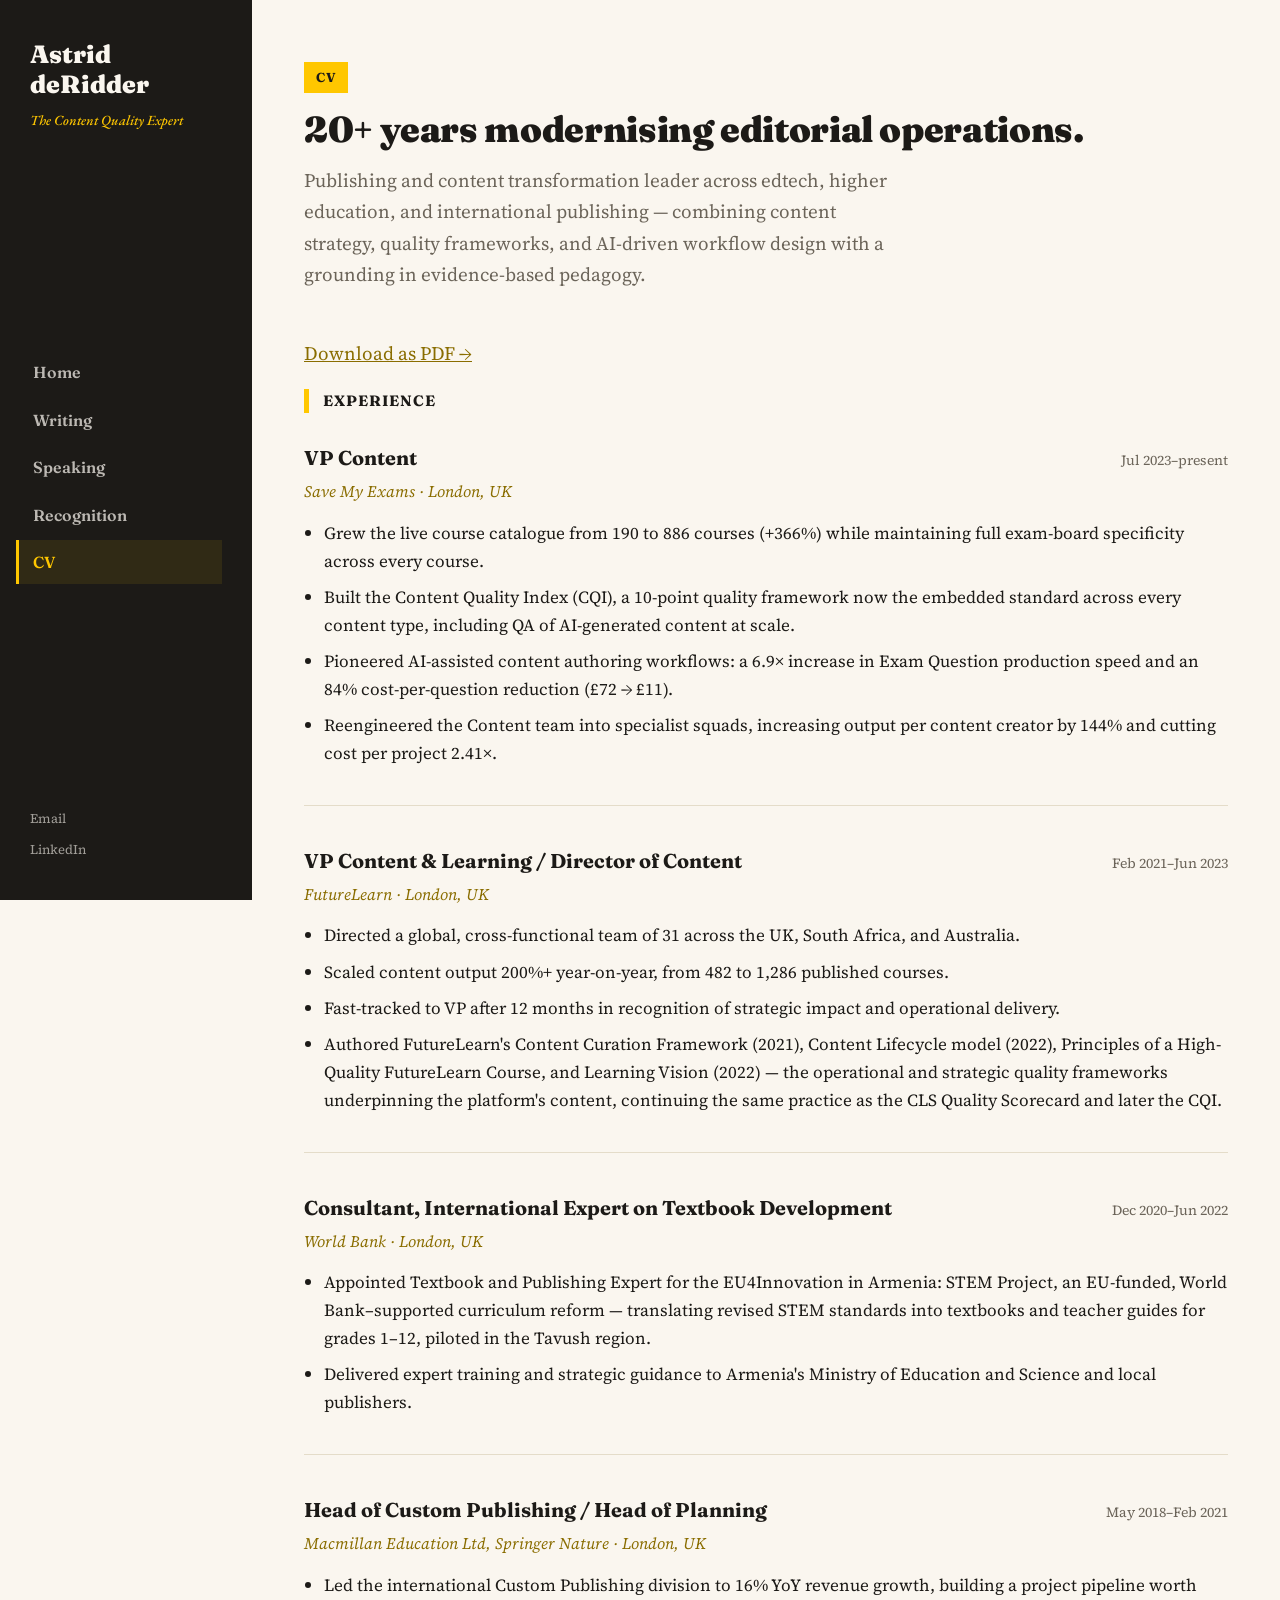
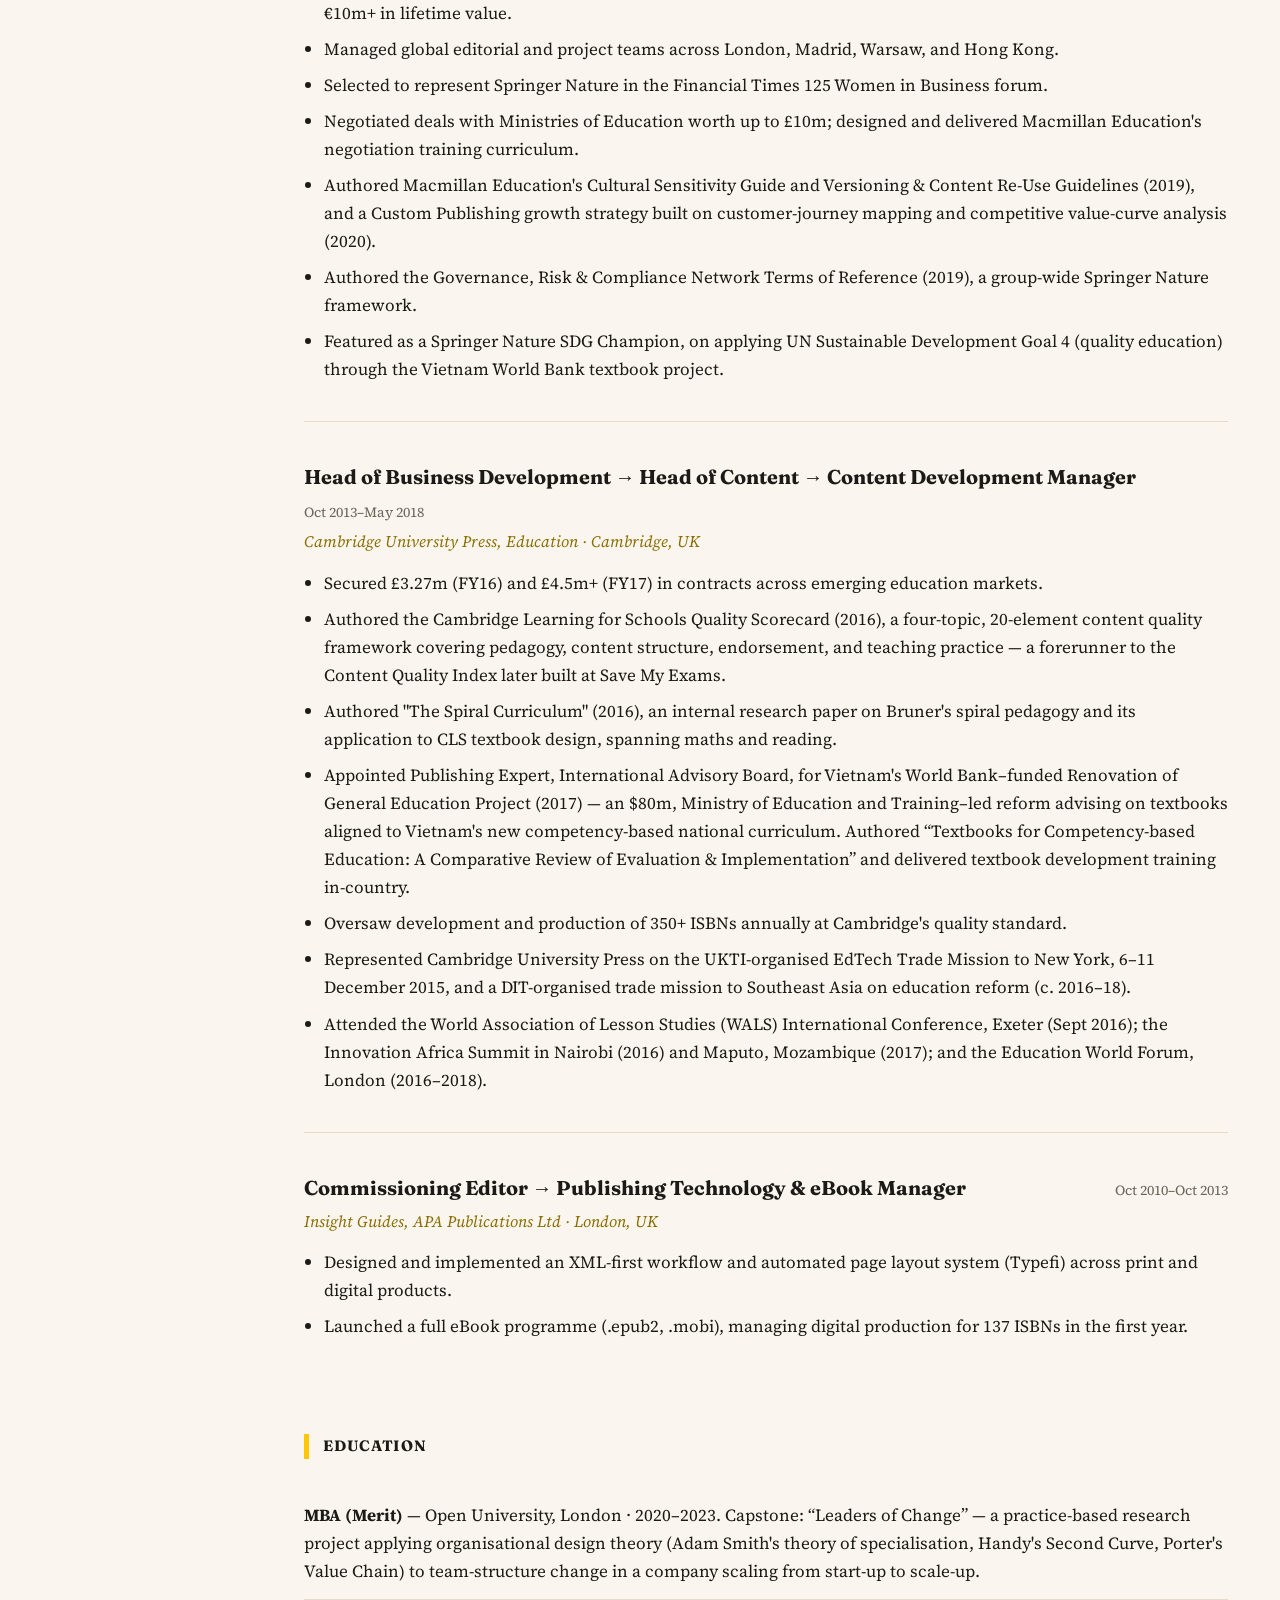
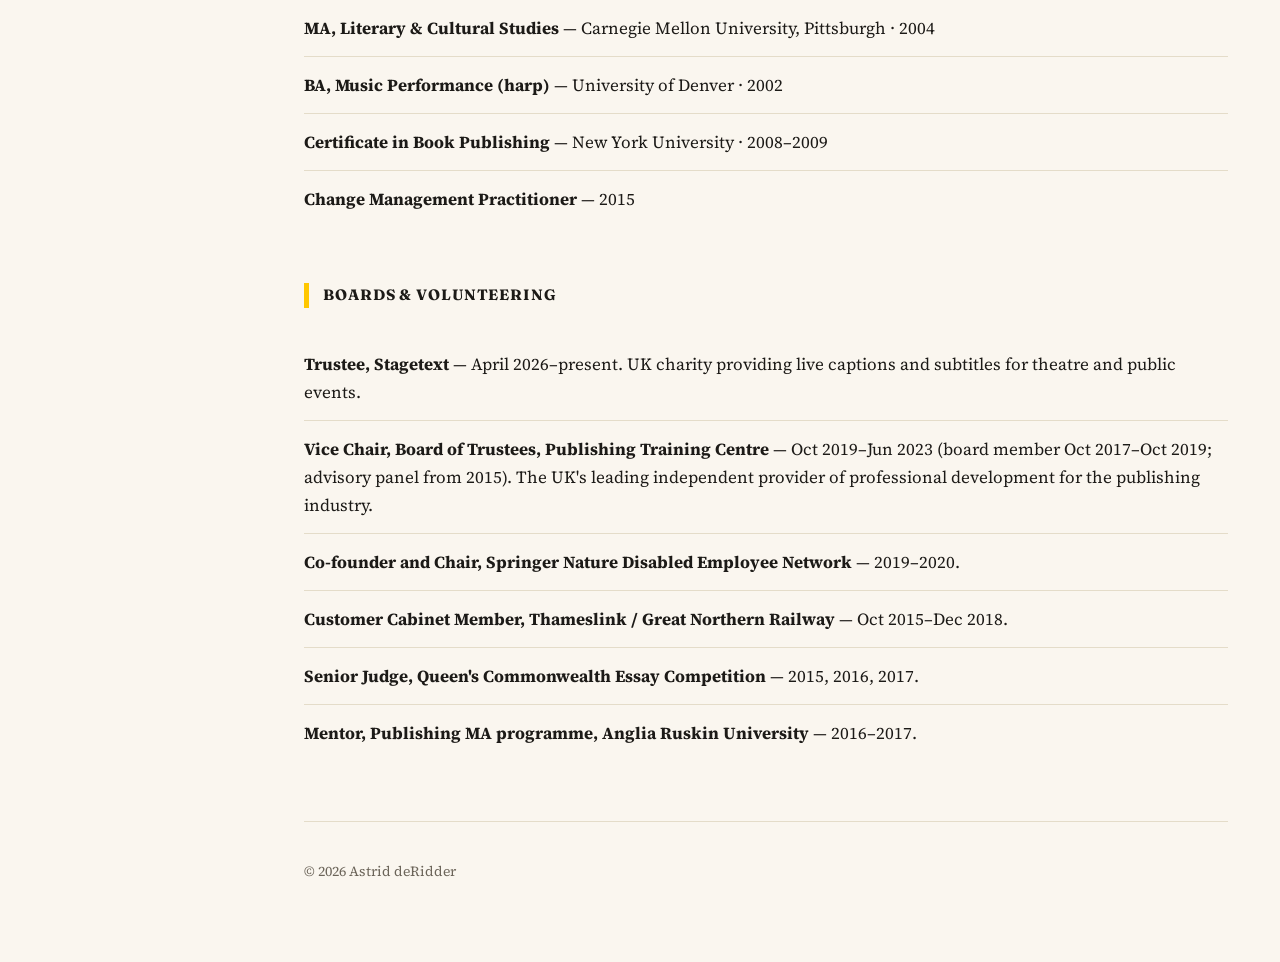
==== cv.html @ 956d02fc "Add precise dates and name to NYC EdTech Trade Mission" ====
<!doctype html>
<html lang="en">
<head>
<meta charset="utf-8">
<meta name="viewport" content="width=device-width, initial-scale=1">
<title>Astrid deRidder — CV</title>
<meta name="description" content="Astrid deRidder — career history in publishing and content transformation across edtech, higher education, and international publishing.">
<meta property="og:type" content="website">
<meta property="og:url" content="https://astridderidder.com/cv.html">
<meta property="og:title" content="Astrid deRidder — CV">
<meta property="og:description" content="Career history in publishing and content transformation across edtech, higher education, and international publishing.">
<meta property="og:image" content="https://astridderidder.com/headshot.jpg">
<meta name="twitter:card" content="summary">
<meta name="twitter:title" content="Astrid deRidder — CV">
<meta name="twitter:description" content="Career history in publishing and content transformation across edtech, higher education, and international publishing.">
<meta name="twitter:image" content="https://astridderidder.com/headshot.jpg">
<link rel="stylesheet" href="style.css">
</head>
<body>

<div class="layout">

  <aside class="sidebar">
    <div class="sidebar-top">
      <a href="index.html" class="site-name">Astrid<br>deRidder</a>
      <p class="sidebar-tag">The Content Quality Expert</p>
    </div>
    <nav class="sidebar-nav">
      <a href="index.html">Home</a>
      <a href="writing.html">Writing</a>
      <a href="speaking.html">Speaking</a>
      <a href="recognition.html">Recognition</a>
      <a href="cv.html" class="active">CV</a>
    </nav>
    <div class="sidebar-contact">
      <a href="mailto:astrid.deridder@gmail.com">Email</a>
      <a href="https://www.linkedin.com/in/aderidder/" target="_blank" rel="noopener">LinkedIn</a>
    </div>
  </aside>

  <main class="content">
    <div class="wrap">

      <div class="page-head">
        <span class="page-eyebrow">CV</span>
        <h1>20+ years modernising editorial operations.</h1>
        <p class="lede">
          Publishing and content transformation leader across edtech, higher education,
          and international publishing &mdash; combining content strategy, quality
          frameworks, and AI-driven workflow design with a grounding in evidence-based
          pedagogy.
        </p>
        <p><a href="astrid-deridder-cv.pdf" target="_blank" rel="noopener">Download as PDF &rarr;</a></p>
      </div>

  <section id="experience">
    <h2>Experience</h2>

    <article class="role">
      <div class="role-head">
        <h3>VP Content</h3>
        <span class="role-dates">Jul 2023&ndash;present</span>
      </div>
      <p class="role-org">Save My Exams &middot; London, UK</p>
      <ul>
        <li>Grew the live course catalogue from 190 to 886 courses (+366%) while maintaining full exam-board specificity across every course.</li>
        <li>Built the Content Quality Index (CQI), a 10-point quality framework now the embedded standard across every content type, including QA of AI-generated content at scale.</li>
        <li>Pioneered AI-assisted content authoring workflows: a 6.9&times; increase in Exam Question production speed and an 84% cost-per-question reduction (&pound;72 &rarr; &pound;11).</li>
        <li>Reengineered the Content team into specialist squads, increasing output per content creator by 144% and cutting cost per project 2.41&times;.</li>
      </ul>
    </article>

    <article class="role">
      <div class="role-head">
        <h3>VP Content &amp; Learning / Director of Content</h3>
        <span class="role-dates">Feb 2021&ndash;Jun 2023</span>
      </div>
      <p class="role-org">FutureLearn &middot; London, UK</p>
      <ul>
        <li>Directed a global, cross-functional team of 31 across the UK, South Africa, and Australia.</li>
        <li>Scaled content output 200%+ year-on-year, from 482 to 1,286 published courses.</li>
        <li>Fast-tracked to VP after 12 months in recognition of strategic impact and operational delivery.</li>
        <li>Authored FutureLearn's Content Curation Framework (2021), Content Lifecycle model (2022), Principles of a High-Quality FutureLearn Course, and Learning Vision (2022) &mdash; the operational and strategic quality frameworks underpinning the platform's content, continuing the same practice as the CLS Quality Scorecard and later the CQI.</li>
      </ul>
    </article>

    <article class="role">
      <div class="role-head">
        <h3>Consultant, International Expert on Textbook Development</h3>
        <span class="role-dates">Dec 2020&ndash;Jun 2022</span>
      </div>
      <p class="role-org">World Bank &middot; London, UK</p>
      <ul>
        <li>Appointed Textbook and Publishing Expert for the EU4Innovation in Armenia: STEM Project, an EU-funded, World Bank&ndash;supported curriculum reform &mdash; translating revised STEM standards into textbooks and teacher guides for grades 1&ndash;12, piloted in the Tavush region.</li>
        <li>Delivered expert training and strategic guidance to Armenia's Ministry of Education and Science and local publishers.</li>
      </ul>
    </article>

    <article class="role">
      <div class="role-head">
        <h3>Head of Custom Publishing / Head of Planning</h3>
        <span class="role-dates">May 2018&ndash;Feb 2021</span>
      </div>
      <p class="role-org">Macmillan Education Ltd, Springer Nature &middot; London, UK</p>
      <ul>
        <li>Led the international Custom Publishing division to 16% YoY revenue growth, building a project pipeline worth &euro;10m+ in lifetime value.</li>
        <li>Managed global editorial and project teams across London, Madrid, Warsaw, and Hong Kong.</li>
        <li>Selected to represent Springer Nature in the Financial Times 125 Women in Business forum.</li>
        <li>Negotiated deals with Ministries of Education worth up to &pound;10m; designed and delivered Macmillan Education's negotiation training curriculum.</li>
        <li>Authored Macmillan Education's Cultural Sensitivity Guide and Versioning &amp; Content Re-Use Guidelines (2019), and a Custom Publishing growth strategy built on customer-journey mapping and competitive value-curve analysis (2020).</li>
        <li>Authored the Governance, Risk &amp; Compliance Network Terms of Reference (2019), a group-wide Springer Nature framework.</li>
        <li>Featured as a Springer Nature SDG Champion, on applying UN Sustainable Development Goal 4 (quality education) through the Vietnam World Bank textbook project.</li>
      </ul>
    </article>

    <article class="role">
      <div class="role-head">
        <h3>Head of Business Development &rarr; Head of Content &rarr; Content Development Manager</h3>
        <span class="role-dates">Oct 2013&ndash;May 2018</span>
      </div>
      <p class="role-org">Cambridge University Press, Education &middot; Cambridge, UK</p>
      <ul>
        <li>Secured &pound;3.27m (FY16) and &pound;4.5m+ (FY17) in contracts across emerging education markets.</li>
        <li>Authored the Cambridge Learning for Schools Quality Scorecard (2016), a four-topic, 20-element content quality framework covering pedagogy, content structure, endorsement, and teaching practice &mdash; a forerunner to the Content Quality Index later built at Save My Exams.</li>
        <li>Authored "The Spiral Curriculum" (2016), an internal research paper on Bruner's spiral pedagogy and its application to CLS textbook design, spanning maths and reading.</li>
        <li>Appointed Publishing Expert, International Advisory Board, for Vietnam's World Bank&ndash;funded Renovation of General Education Project (2017) &mdash; an $80m, Ministry of Education and Training&ndash;led reform advising on textbooks aligned to Vietnam's new competency-based national curriculum. Authored &ldquo;Textbooks for Competency-based Education: A Comparative Review of Evaluation &amp; Implementation&rdquo; and delivered textbook development training in-country.</li>
        <li>Oversaw development and production of 350+ ISBNs annually at Cambridge's quality standard.</li>
        <li>Represented Cambridge University Press on the UKTI-organised EdTech Trade Mission to New York, 6&ndash;11 December 2015, and a DIT-organised trade mission to Southeast Asia on education reform (c. 2016&ndash;18).</li>
        <li>Attended the World Association of Lesson Studies (WALS) International Conference, Exeter (Sept 2016); the Innovation Africa Summit in Nairobi (2016) and Maputo, Mozambique (2017); and the Education World Forum, London (2016&ndash;2018).</li>
      </ul>
    </article>

    <article class="role">
      <div class="role-head">
        <h3>Commissioning Editor &rarr; Publishing Technology &amp; eBook Manager</h3>
        <span class="role-dates">Oct 2010&ndash;Oct 2013</span>
      </div>
      <p class="role-org">Insight Guides, APA Publications Ltd &middot; London, UK</p>
      <ul>
        <li>Designed and implemented an XML-first workflow and automated page layout system (Typefi) across print and digital products.</li>
        <li>Launched a full eBook programme (.epub2, .mobi), managing digital production for 137 ISBNs in the first year.</li>
      </ul>
    </article>

  </section>

  <section id="education">
    <h2>Education</h2>
    <ul class="plain-list">
      <li><strong>MBA (Merit)</strong> &mdash; Open University, London &middot; 2020&ndash;2023. Capstone: &ldquo;Leaders of Change&rdquo; &mdash; a practice-based research project applying organisational design theory (Adam Smith's theory of specialisation, Handy's Second Curve, Porter's Value Chain) to team-structure change in a company scaling from start-up to scale-up.</li>
      <li><strong>MA, Literary &amp; Cultural Studies</strong> &mdash; Carnegie Mellon University, Pittsburgh &middot; 2004</li>
      <li><strong>BA, Music Performance (harp)</strong> &mdash; University of Denver &middot; 2002</li>
      <li><strong>Certificate in Book Publishing</strong> &mdash; New York University &middot; 2008&ndash;2009</li>
      <li><strong>Change Management Practitioner</strong> &mdash; 2015</li>
    </ul>
  </section>

  <section id="boards">
    <h2>Boards &amp; Volunteering</h2>
    <ul class="plain-list">
      <li><strong>Trustee, Stagetext</strong> &mdash; April 2026&ndash;present. UK charity providing live captions and subtitles for theatre and public events.</li>
      <li><strong>Vice Chair, Board of Trustees, Publishing Training Centre</strong> &mdash; Oct 2019&ndash;Jun 2023 (board member Oct 2017&ndash;Oct 2019; advisory panel from 2015). The UK's leading independent provider of professional development for the publishing industry.</li>
      <li><strong>Co-founder and Chair, Springer Nature Disabled Employee Network</strong> &mdash; 2019&ndash;2020.</li>
      <li><strong>Customer Cabinet Member, Thameslink / Great Northern Railway</strong> &mdash; Oct 2015&ndash;Dec 2018.</li>
      <li><strong>Senior Judge, Queen's Commonwealth Essay Competition</strong> &mdash; 2015, 2016, 2017.</li>
      <li><strong>Mentor, Publishing MA programme, Anglia Ruskin University</strong> &mdash; 2016&ndash;2017.</li>
    </ul>
  </section>

      <div class="page-footer">
        <p>&copy; <span id="year"></span> Astrid deRidder</p>
      </div>

    </div>
  </main>

</div>

<script>
  document.getElementById('year').textContent = new Date().getFullYear();
</script>

</body>
</html>
---- style.css ----
@import url('https://fonts.googleapis.com/css2?family=Fraunces:ital,opsz,wght@0,9..144,400;0,9..144,600;0,9..144,700;0,9..144,900&family=Source+Serif+4:ital,opsz,wght@0,8..60,400;0,8..60,500;0,8..60,600;1,8..60,400&family=EB+Garamond:ital,wght@1,500;1,600&display=swap');

:root {
  --ink: #1c1a17;
  --paper: #faf6ef;
  --paper-raised: #f2ebdd;
  --muted: #6b6459;
  --accent: #ffc700;       /* bright yellow — backgrounds, borders, decoration */
  --accent-text: #8a6d00;  /* deep gold, same hue family — used only where accent is body/link TEXT, for readability */
  --accent-ink: #1c1a17;   /* text placed on top of the bright yellow */
  --line: #e4dcc9;
  --max-width: 1140px;
}

* { box-sizing: border-box; }

html, body { height: 100%; }

body {
  margin: 0;
  background: var(--paper);
  color: var(--ink);
  font-family: "Source Serif 4", Georgia, serif;
  font-size: 19px;
  line-height: 1.65;
  -webkit-font-smoothing: antialiased;
}

h1, h2, h3, .site-name {
  font-family: "Fraunces", Georgia, serif;
}

a { color: var(--accent-text); }
a:hover { color: var(--ink); }

/* Layout: persistent sidebar + content pane */

.layout {
  display: flex;
  min-height: 100vh;
  align-items: stretch;
}

.sidebar {
  flex: 0 0 252px;
  background: var(--ink);
  color: var(--paper);
  display: flex;
  flex-direction: column;
  justify-content: space-between;
  padding: 40px 30px;
  position: sticky;
  top: 0;
  align-self: flex-start;
  height: 100vh;
  overflow-y: auto;
}

.sidebar-top .site-name {
  display: block;
  font-weight: 900;
  font-size: 25px;
  line-height: 1.18;
  color: var(--paper);
  text-decoration: none;
  margin-bottom: 12px;
}

.sidebar-tag {
  font-family: "EB Garamond", serif;
  font-style: italic;
  font-weight: 500;
  font-size: 14px;
  color: var(--accent);
  margin: 0 0 44px;
  line-height: 1.4;
}

.sidebar-nav {
  display: flex;
  flex-direction: column;
  gap: 3px;
}

.sidebar-nav a {
  font-family: "Fraunces", serif;
  font-weight: 600;
  font-size: 16px;
  color: var(--paper);
  text-decoration: none;
  padding: 9px 14px;
  margin-left: -14px;
  border-left: 3px solid transparent;
  opacity: 0.72;
}

.sidebar-nav a:hover { opacity: 1; border-left-color: var(--accent); }

.sidebar-nav a.active {
  opacity: 1;
  color: var(--accent);
  border-left-color: var(--accent);
  background: rgba(255, 199, 0, 0.09);
}

.sidebar-contact {
  display: flex;
  flex-direction: column;
  gap: 9px;
  margin-top: 48px;
}

.sidebar-contact a {
  font-size: 13px;
  color: var(--paper);
  opacity: 0.6;
  text-decoration: none;
}

.sidebar-contact a:hover { opacity: 1; color: var(--accent); }

.content {
  flex: 1 1 auto;
  min-width: 0;
}

.wrap {
  max-width: var(--max-width);
  margin: 0;
  padding: 60px 52px 40px;
}

/* Page heading (used on Writing / Speaking / Recognition / CV pages) */

.page-eyebrow {
  display: inline-block;
  background: var(--accent);
  color: var(--accent-ink);
  font-family: "Fraunces", serif;
  font-weight: 700;
  font-size: 13px;
  letter-spacing: 0.04em;
  text-transform: uppercase;
  padding: 5px 12px;
  margin-bottom: 16px;
}

.page-head h1 {
  font-size: 36px;
  font-weight: 900;
  line-height: 1.15;
  margin: 0 0 14px;
  letter-spacing: -0.01em;
}

.page-head .lede {
  font-size: 19px;
  color: var(--muted);
  max-width: 60ch;
  margin: 0 0 48px;
}

/* Hero (home page) */

.hero {
  padding: 8px 0 40px;
  display: flex;
  gap: 40px;
  align-items: flex-start;
}

.hero-text {
  flex: 1 1 380px;
  min-width: 280px;
}

.hero-photo-wrap {
  flex: 0 0 auto;
}

.hero-photo {
  width: 240px;
  height: 240px;
  border-radius: 50%;
  object-fit: cover;
  border: 7px solid var(--accent);
  background: var(--paper-raised);
  display: block;
}

.eyebrow {
  display: inline-block;
  background: var(--accent);
  color: var(--accent-ink);
  font-family: "Fraunces", serif;
  font-weight: 700;
  font-size: 13px;
  letter-spacing: 0.04em;
  text-transform: uppercase;
  padding: 5px 12px;
  margin-bottom: 16px;
}

.hero h1 {
  font-size: 40px;
  font-weight: 900;
  line-height: 1.1;
  margin: 0 0 18px;
  letter-spacing: -0.01em;
}

.hero h1 em {
  font-family: "EB Garamond", serif;
  font-style: italic;
  font-weight: 500;
  color: var(--accent-text);
}

.hero p {
  margin: 0 0 16px;
  color: var(--ink);
}

.hero .lede {
  font-size: 20px;
  color: var(--muted);
}

/* Press strip */

.press-strip {
  display: flex;
  flex-wrap: wrap;
  align-items: baseline;
  gap: 8px;
  padding: 20px 0;
  border-top: 1px solid var(--line);
  border-bottom: 1px solid var(--line);
  margin: 0 0 40px;
}

.press-label {
  font-family: "EB Garamond", serif;
  font-style: italic;
  font-size: 13px;
  color: var(--muted);
  margin-right: 4px;
}

.press-item {
  font-family: "Fraunces", serif;
  font-weight: 600;
  font-size: 15px;
  color: var(--ink);
}

.press-dot {
  color: var(--accent-text);
}

/* Pull quote */

.pullquote {
  border-top: 3px solid var(--ink);
  border-bottom: 3px solid var(--ink);
  padding: 34px 0;
  margin: 8px 0 52px;
}

.pullquote blockquote {
  margin: 0;
  font-family: "EB Garamond", serif;
  font-weight: 600;
  font-style: italic;
  font-size: 28px;
  line-height: 1.3;
  color: var(--ink);
}

.pullquote cite {
  display: block;
  font-family: "Source Serif 4", serif;
  font-style: normal;
  font-size: 15px;
  color: var(--muted);
  margin-top: 14px;
}

/* Testimonials */

.testimonial {
  margin-bottom: 26px;
  padding-bottom: 26px;
  border-bottom: 1px solid var(--line);
}

.testimonial:last-child {
  margin-bottom: 0;
  padding-bottom: 0;
  border-bottom: none;
}

.testimonial blockquote {
  margin: 0 0 10px;
  font-family: "EB Garamond", serif;
  font-style: italic;
  font-weight: 500;
  font-size: 18px;
  line-height: 1.5;
  color: var(--ink);
}

.testimonial cite {
  display: block;
  font-style: normal;
  font-size: 14px;
  color: var(--muted);
}

.testimonial cite strong {
  font-family: "Fraunces", serif;
  font-weight: 700;
  color: var(--ink);
}

/* Explore (home page quicklinks) */

.explore-list {
  list-style: none;
  padding: 0;
  margin: 0;
}

.explore-list li {
  border-bottom: 1px solid var(--line);
}

.explore-list li:last-child { border-bottom: none; }

.explore-list a {
  display: block;
  padding: 20px 4px;
  text-decoration: none;
  color: var(--ink);
}

.explore-list a:hover strong { color: var(--accent-text); }

.explore-list strong {
  display: block;
  font-family: "Fraunces", serif;
  font-size: 20px;
  font-weight: 700;
  color: var(--ink);
  margin-bottom: 4px;
}

.explore-list span {
  color: var(--muted);
  font-size: 16px;
}

/* Sections */

main { padding-bottom: 24px; }

section { margin-bottom: 56px; }

h2 {
  font-size: 15px;
  font-weight: 700;
  text-transform: uppercase;
  letter-spacing: 0.06em;
  color: var(--ink);
  margin: 0 0 28px;
  padding-left: 14px;
  border-left: 5px solid var(--accent);
}

/* Writing */

.piece {
  margin-bottom: 30px;
  padding-bottom: 30px;
  border-bottom: 1px solid var(--line);
}

.piece:last-child { border-bottom: none; }

.piece h3 { font-size: 24px; margin: 0 0 8px; font-weight: 700; }

.piece h3 a {
  color: var(--ink);
  text-decoration: none;
  background-image: linear-gradient(var(--accent), var(--accent));
  background-repeat: no-repeat;
  background-position: 0 100%;
  background-size: 0% 3px;
  transition: background-size 0.15s ease;
}

.piece h3 a:hover { background-size: 100% 3px; }

.piece p { color: var(--muted); margin: 0; font-size: 17px; }

/* Speaking */

.topics { list-style: none; padding: 0; margin: 0; }

.topics li {
  padding: 18px 0 18px 34px;
  border-bottom: 1px solid var(--line);
  position: relative;
}

.topics li:first-child { padding-top: 0; }
.topics li:last-child { border-bottom: none; }

.topics li::before {
  content: "\2192";
  position: absolute;
  left: 0;
  top: 18px;
  color: var(--accent-text);
  font-weight: 700;
  font-size: 18px;
}

.topics strong { font-family: "Fraunces", serif; font-weight: 700; }

.subhead {
  font-family: "EB Garamond", serif;
  font-size: 17px;
  font-weight: 600;
  font-style: italic;
  color: var(--muted);
  margin: 40px 0 16px;
}

/* Contact (footer, every page) */

.page-footer {
  border-top: 1px solid var(--line);
  margin-top: 60px;
  padding-top: 24px;
  color: var(--muted);
  font-size: 14px;
}

/* CV page */

.role {
  margin-bottom: 38px;
  padding-bottom: 30px;
  border-bottom: 1px solid var(--line);
}

.role:last-child { border-bottom: none; }

.role-head {
  display: flex;
  justify-content: space-between;
  align-items: baseline;
  flex-wrap: wrap;
  gap: 8px 16px;
}

.role h3 {
  font-size: 20px;
  font-weight: 700;
  margin: 0;
}

.role-dates {
  font-family: "Source Serif 4", serif;
  font-size: 14px;
  color: var(--muted);
  white-space: nowrap;
}

.role-org {
  font-family: "Source Serif 4", serif;
  font-style: italic;
  color: var(--accent-text);
  margin: 4px 0 14px;
  font-size: 16px;
}

.role ul {
  margin: 0;
  padding-left: 20px;
}

.role li {
  margin-bottom: 8px;
  color: var(--ink);
  font-size: 17px;
}

.plain-list {
  list-style: none;
  padding: 0;
  margin: 0;
}

.plain-list li {
  padding: 14px 0;
  border-bottom: 1px solid var(--line);
  font-size: 17px;
}

.plain-list li:last-child { border-bottom: none; }

@media (max-width: 860px) {
  .layout { flex-direction: column; }

  .sidebar {
    position: static;
    height: auto;
    width: auto;
    flex-direction: row;
    flex-wrap: wrap;
    align-items: center;
    justify-content: space-between;
    gap: 16px;
    padding: 20px 24px;
    border-bottom: 3px solid var(--accent);
  }

  .sidebar-top {
    display: flex;
    align-items: baseline;
    gap: 14px;
  }

  .sidebar-top .site-name { margin-bottom: 0; font-size: 20px; }
  .sidebar-tag { margin: 0; font-size: 13px; }

  .sidebar-nav {
    flex-direction: row;
    flex-wrap: wrap;
    gap: 2px 4px;
  }

  .sidebar-nav a {
    padding: 6px 10px;
    margin-left: 0;
    border-left: none;
    border-bottom: 2px solid transparent;
  }

  .sidebar-nav a:hover, .sidebar-nav a.active {
    border-left-color: transparent;
    border-bottom-color: var(--accent);
  }

  .sidebar-contact {
    flex-direction: row;
    margin-top: 0;
    gap: 18px;
  }

  .wrap { padding: 36px 24px; }
}

@media (max-width: 560px) {
  body { font-size: 17px; }
  .hero { flex-direction: column-reverse; }
  .hero-photo { width: 180px; height: 180px; }
  .hero h1 { font-size: 30px; }
  .hero .lede { font-size: 18px; }
  .page-head h1 { font-size: 28px; }
  .pullquote blockquote { font-size: 23px; }
}
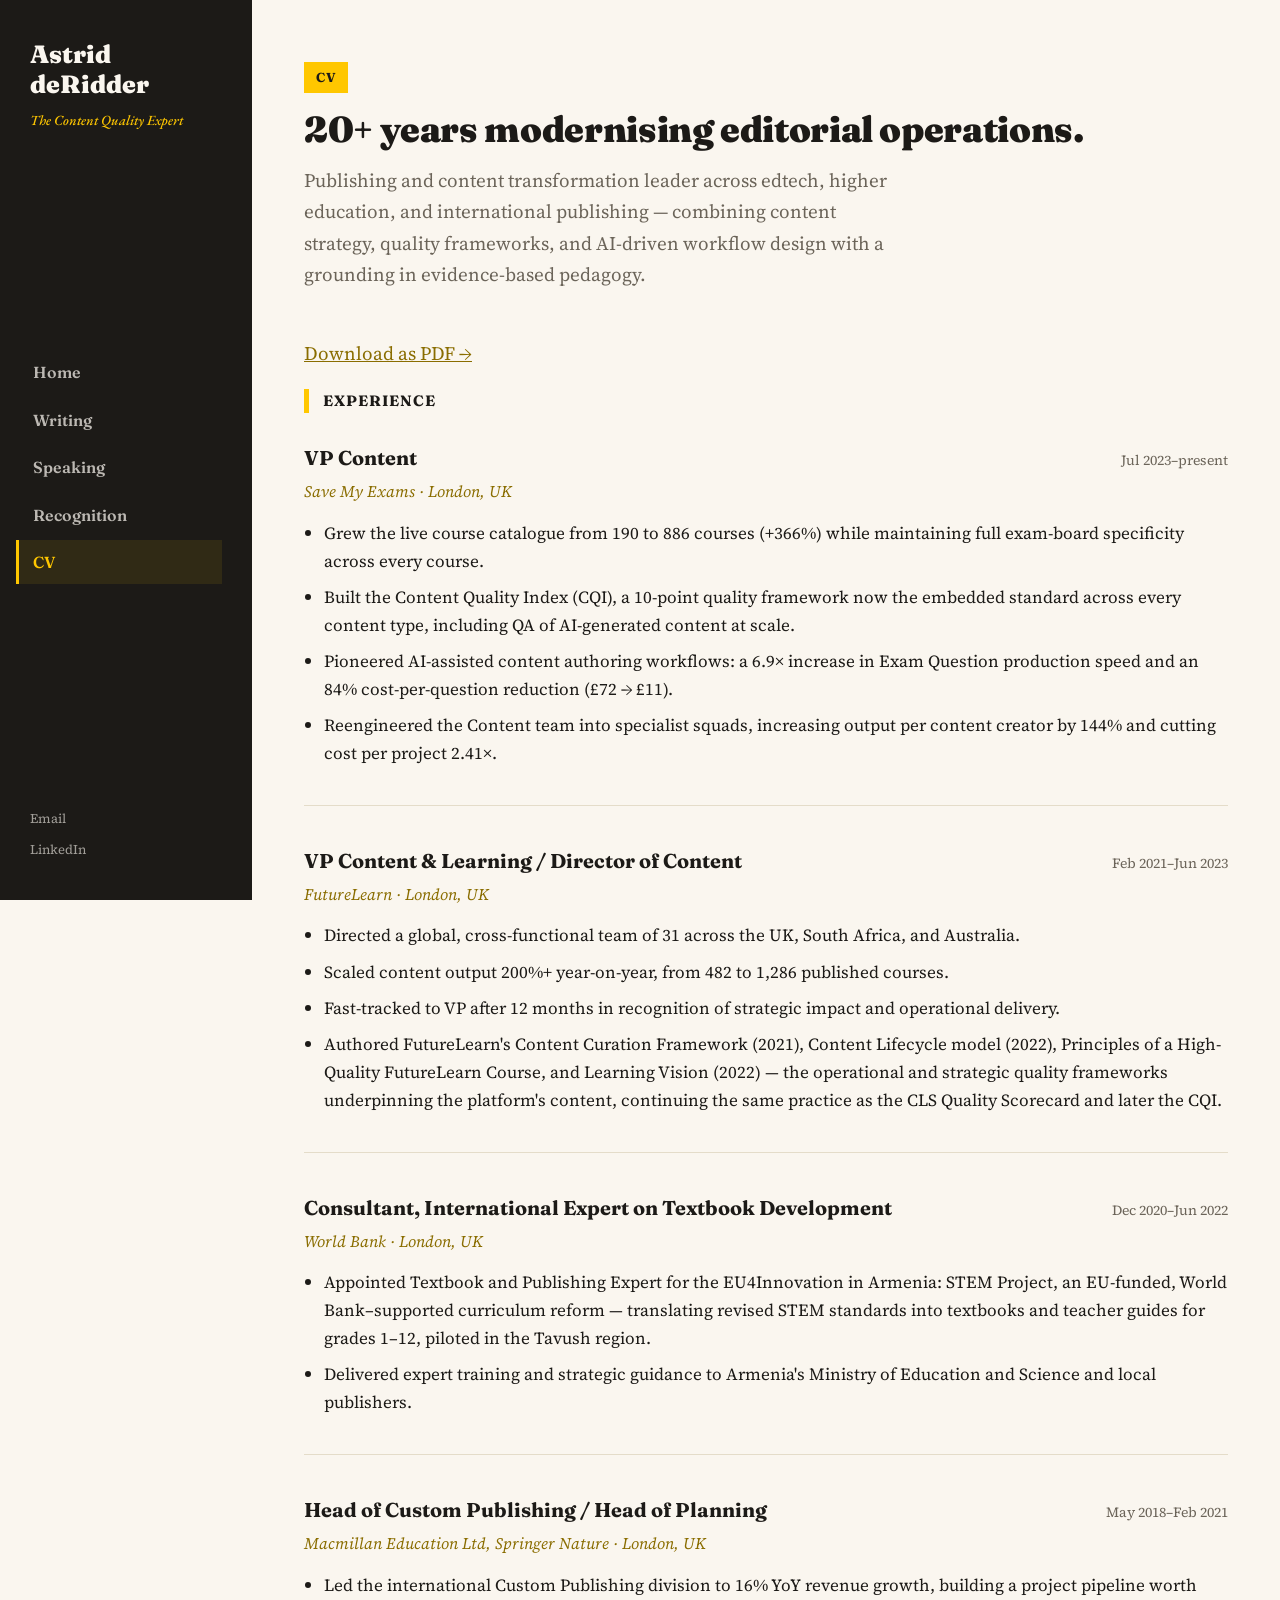
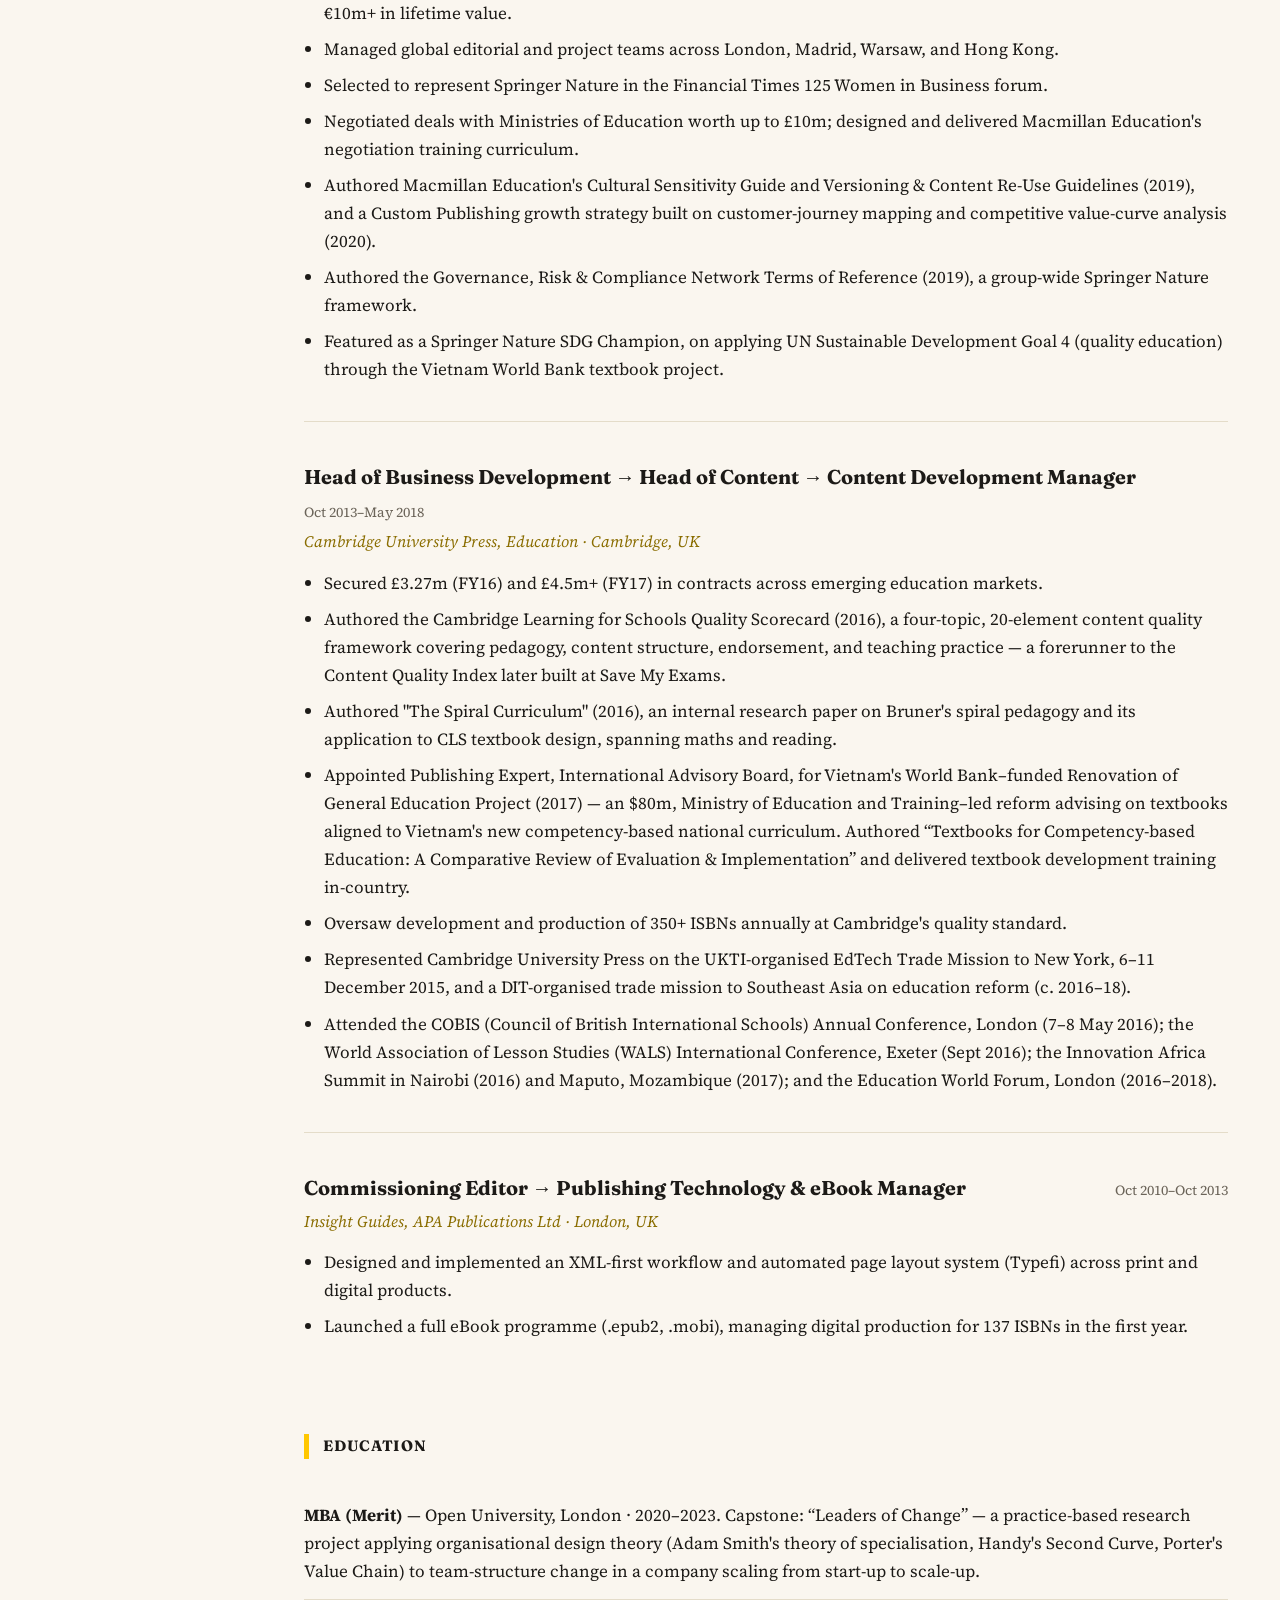
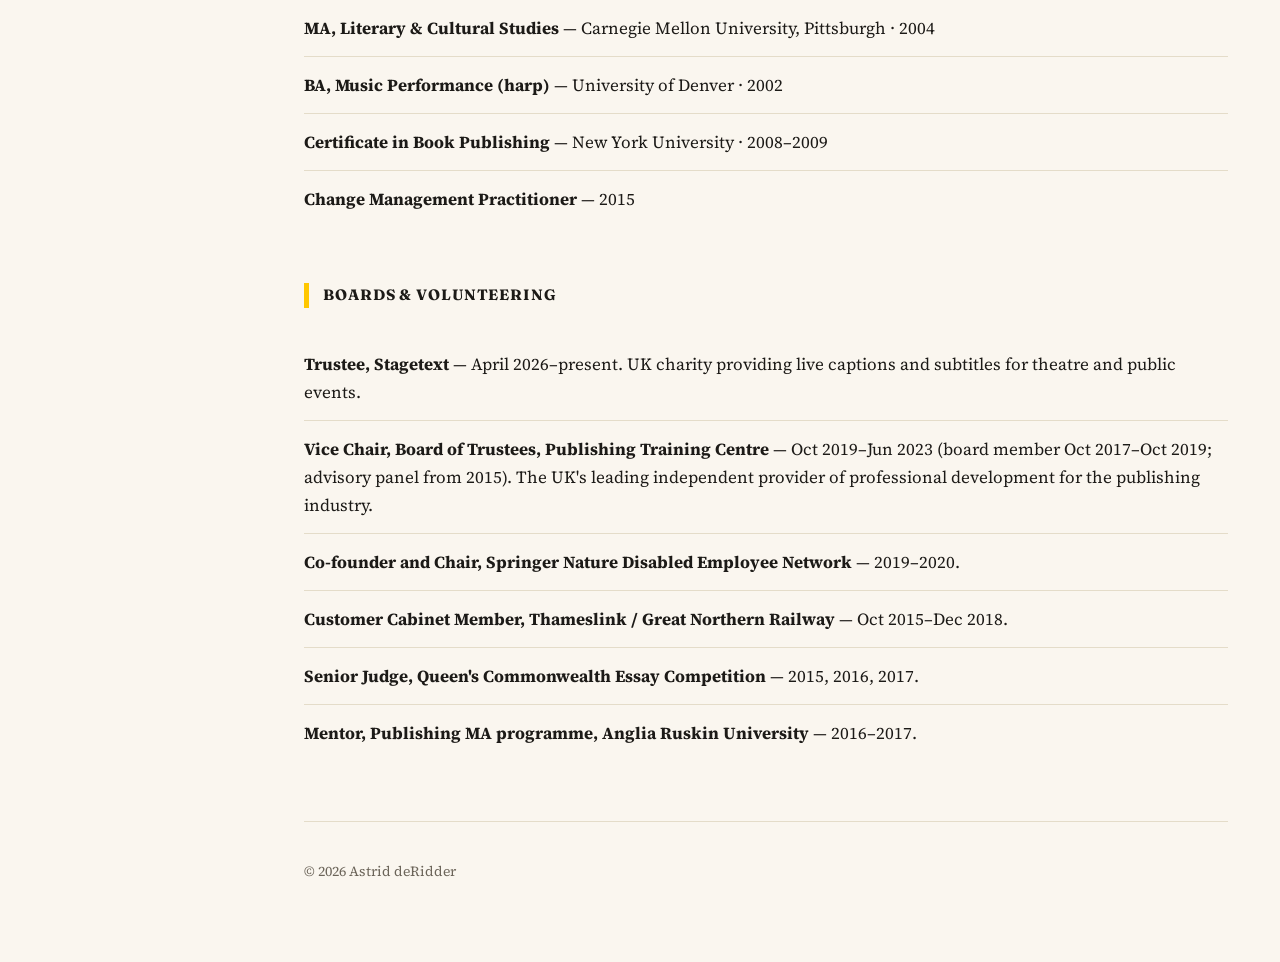
==== commit 7dfc03f2: "Add COBIS Annual Conference 2016 to conference attendance" ====
--- a/cv.html
+++ b/cv.html
@@ -126,7 +126,7 @@
         <li>Appointed Publishing Expert, International Advisory Board, for Vietnam's World Bank&ndash;funded Renovation of General Education Project (2017) &mdash; an $80m, Ministry of Education and Training&ndash;led reform advising on textbooks aligned to Vietnam's new competency-based national curriculum. Authored &ldquo;Textbooks for Competency-based Education: A Comparative Review of Evaluation &amp; Implementation&rdquo; and delivered textbook development training in-country.</li>
         <li>Oversaw development and production of 350+ ISBNs annually at Cambridge's quality standard.</li>
         <li>Represented Cambridge University Press on the UKTI-organised EdTech Trade Mission to New York, 6&ndash;11 December 2015, and a DIT-organised trade mission to Southeast Asia on education reform (c. 2016&ndash;18).</li>
-        <li>Attended the World Association of Lesson Studies (WALS) International Conference, Exeter (Sept 2016); the Innovation Africa Summit in Nairobi (2016) and Maputo, Mozambique (2017); and the Education World Forum, London (2016&ndash;2018).</li>
+        <li>Attended the COBIS (Council of British International Schools) Annual Conference, London (7&ndash;8 May 2016); the World Association of Lesson Studies (WALS) International Conference, Exeter (Sept 2016); the Innovation Africa Summit in Nairobi (2016) and Maputo, Mozambique (2017); and the Education World Forum, London (2016&ndash;2018).</li>
       </ul>
     </article>
 
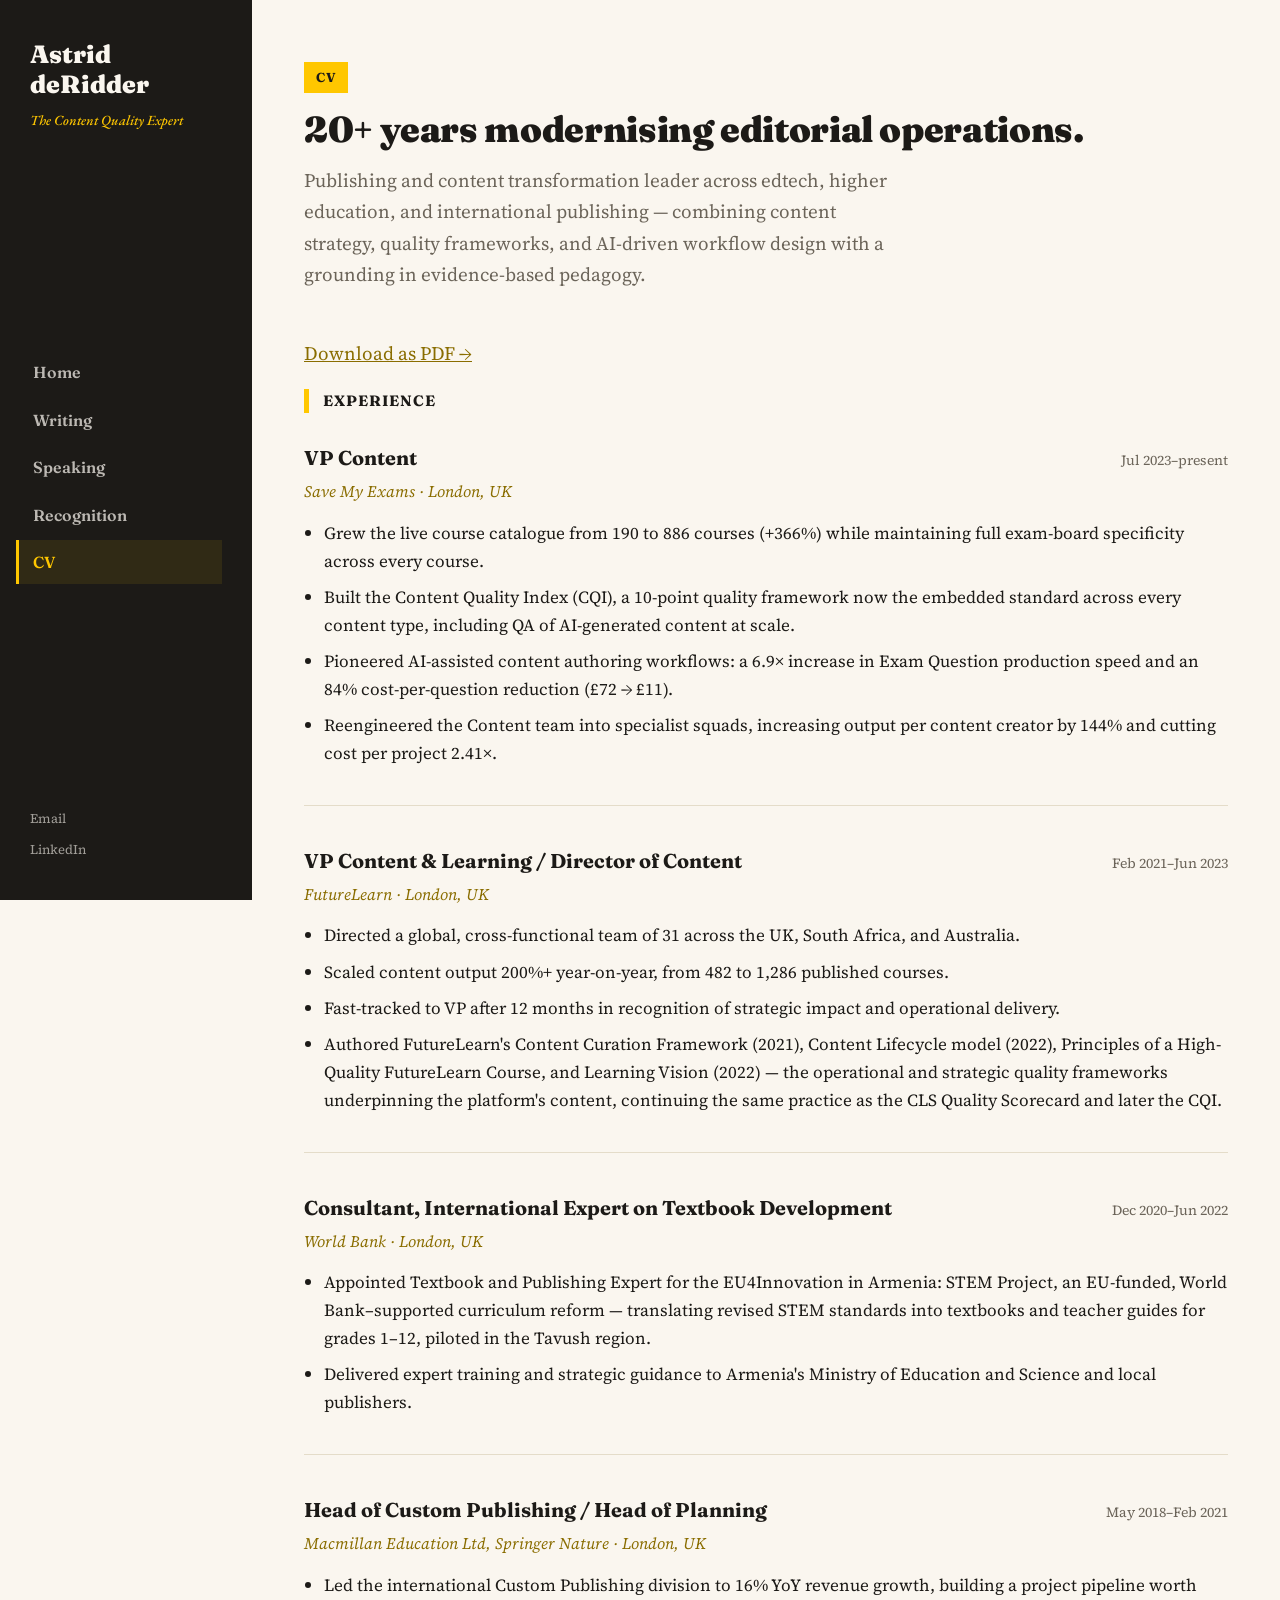
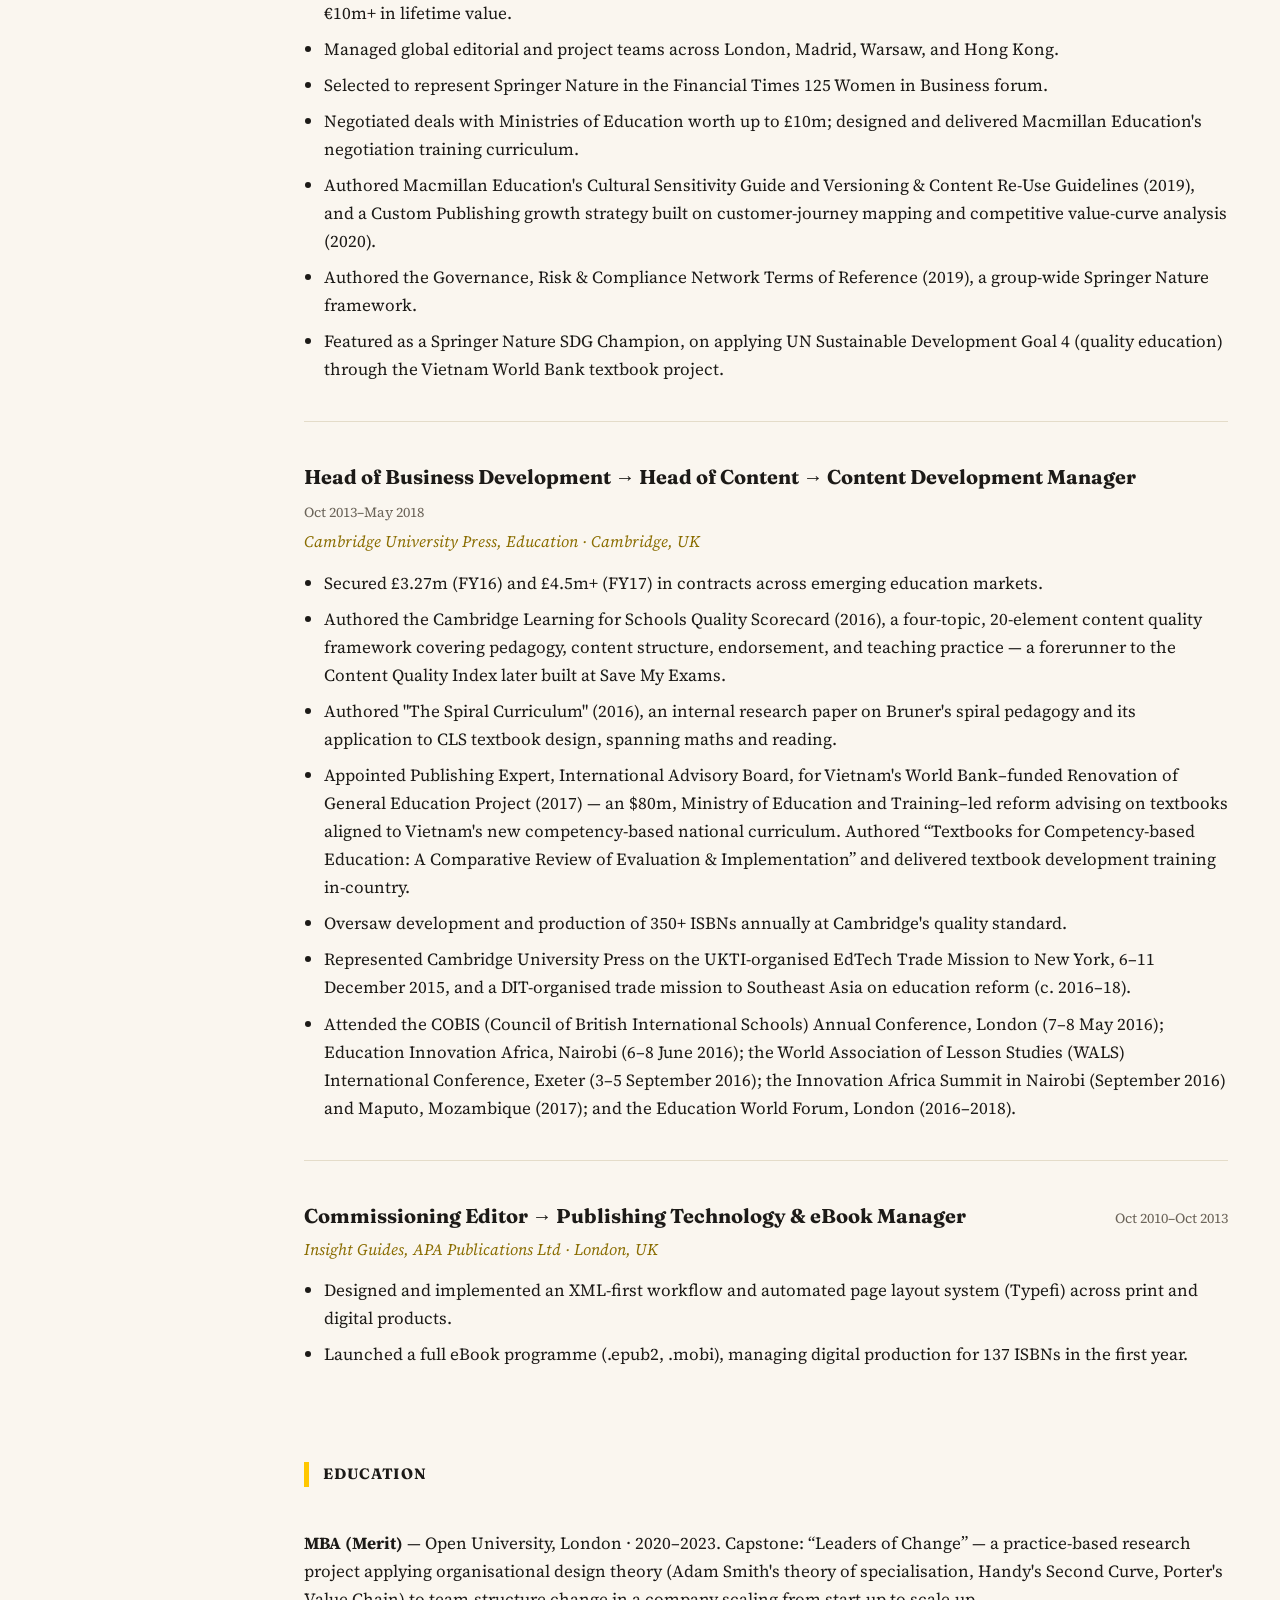
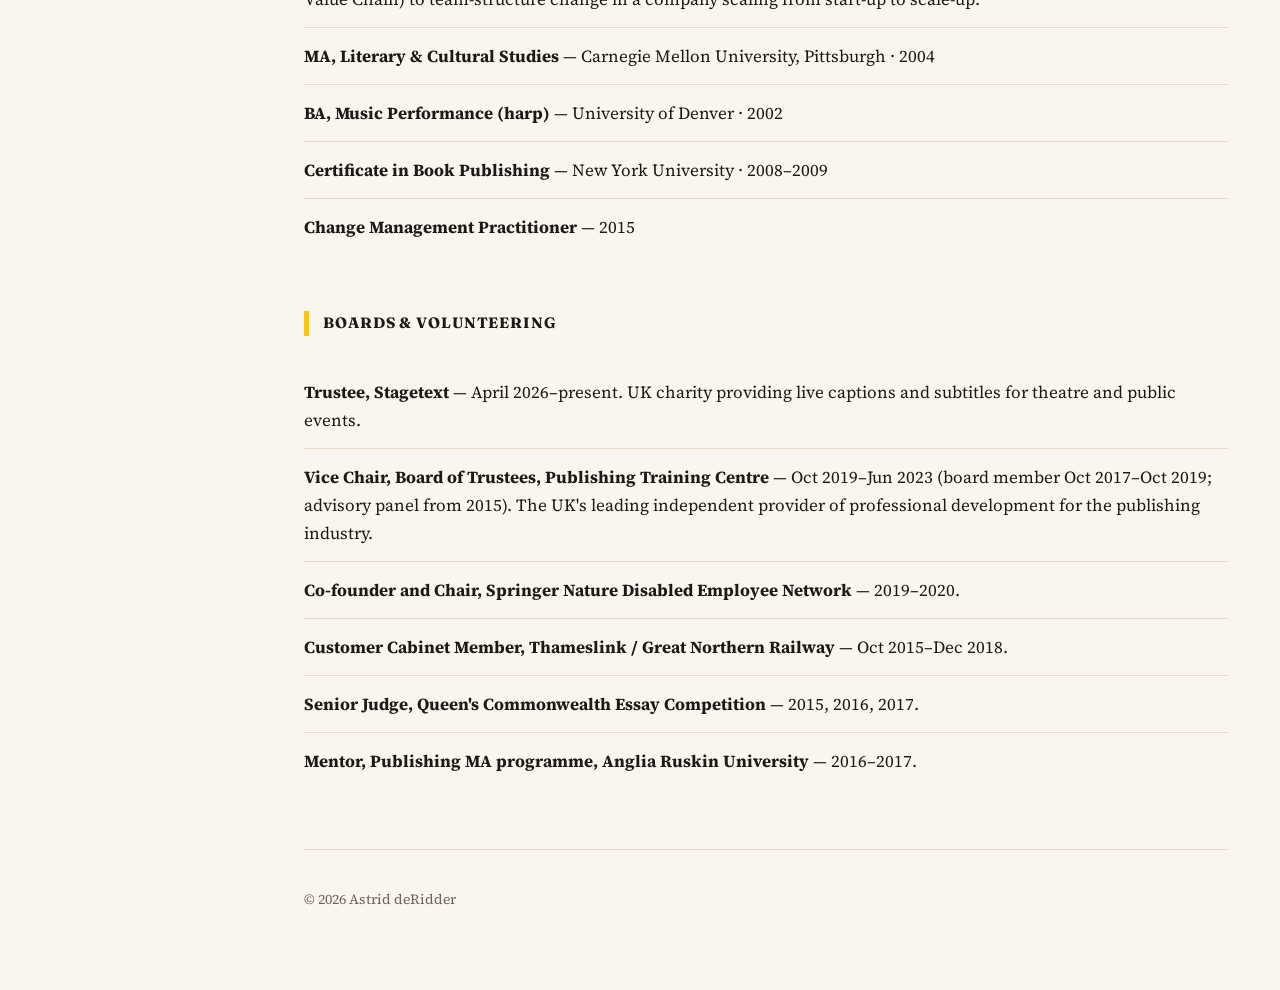
==== commit ea4e8564: "Add Education Innovation Africa Nairobi conference, tighten WALS dates" ====
--- a/cv.html
+++ b/cv.html
@@ -126,7 +126,7 @@
         <li>Appointed Publishing Expert, International Advisory Board, for Vietnam's World Bank&ndash;funded Renovation of General Education Project (2017) &mdash; an $80m, Ministry of Education and Training&ndash;led reform advising on textbooks aligned to Vietnam's new competency-based national curriculum. Authored &ldquo;Textbooks for Competency-based Education: A Comparative Review of Evaluation &amp; Implementation&rdquo; and delivered textbook development training in-country.</li>
         <li>Oversaw development and production of 350+ ISBNs annually at Cambridge's quality standard.</li>
         <li>Represented Cambridge University Press on the UKTI-organised EdTech Trade Mission to New York, 6&ndash;11 December 2015, and a DIT-organised trade mission to Southeast Asia on education reform (c. 2016&ndash;18).</li>
-        <li>Attended the COBIS (Council of British International Schools) Annual Conference, London (7&ndash;8 May 2016); the World Association of Lesson Studies (WALS) International Conference, Exeter (Sept 2016); the Innovation Africa Summit in Nairobi (2016) and Maputo, Mozambique (2017); and the Education World Forum, London (2016&ndash;2018).</li>
+        <li>Attended the COBIS (Council of British International Schools) Annual Conference, London (7&ndash;8 May 2016); Education Innovation Africa, Nairobi (6&ndash;8 June 2016); the World Association of Lesson Studies (WALS) International Conference, Exeter (3&ndash;5 September 2016); the Innovation Africa Summit in Nairobi (September 2016) and Maputo, Mozambique (2017); and the Education World Forum, London (2016&ndash;2018).</li>
       </ul>
     </article>
 
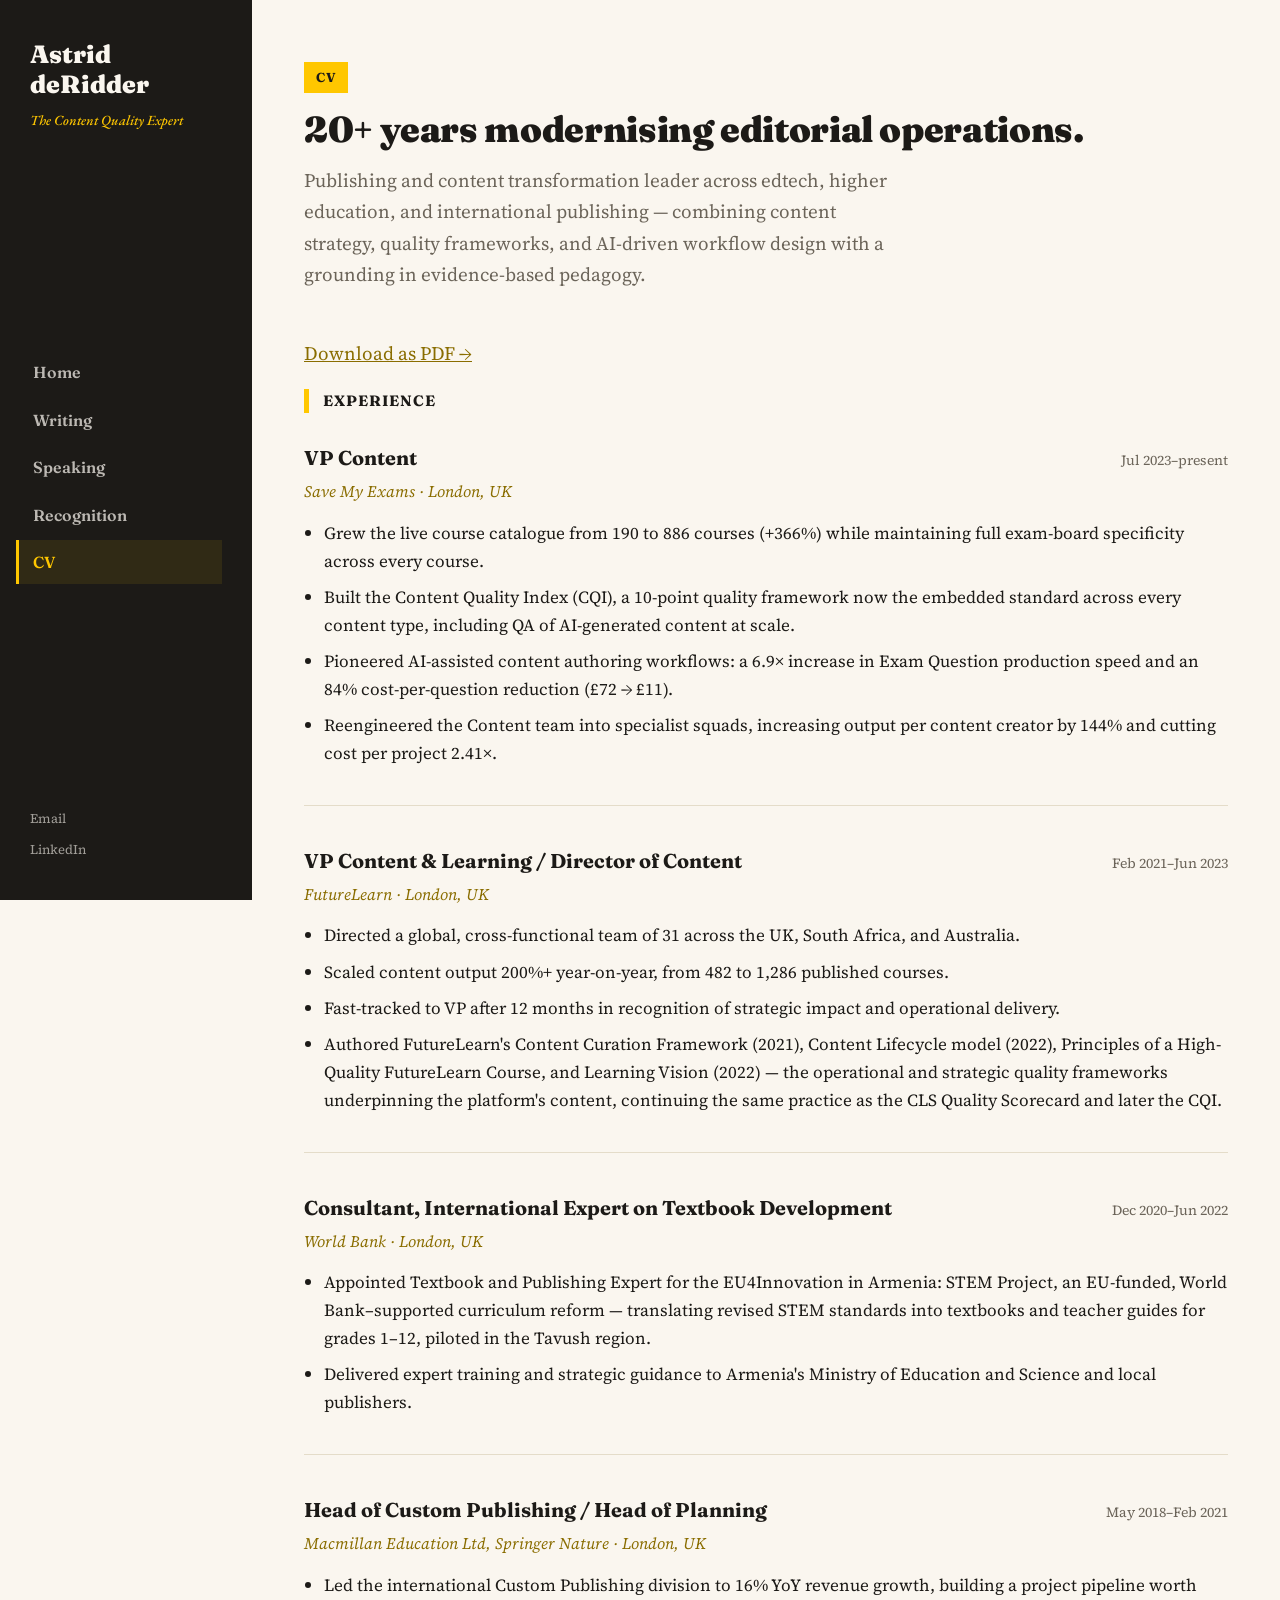
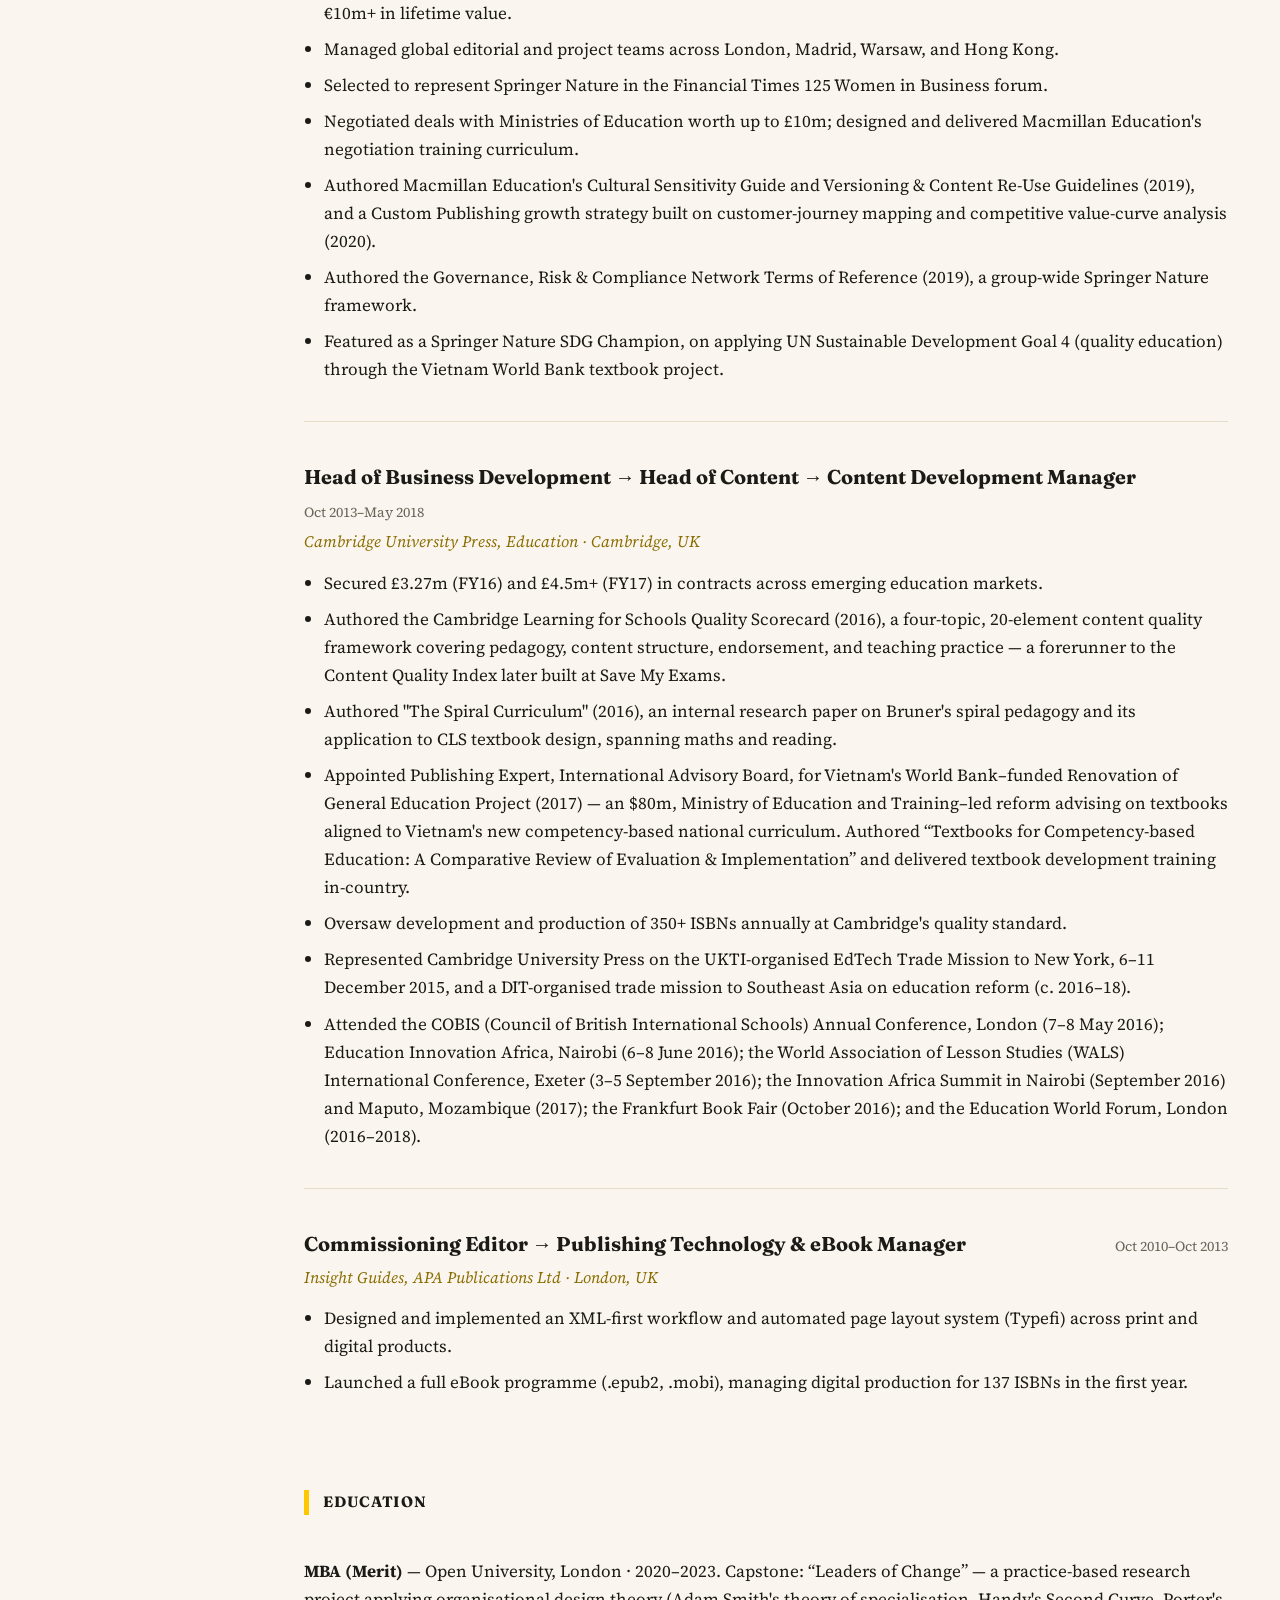
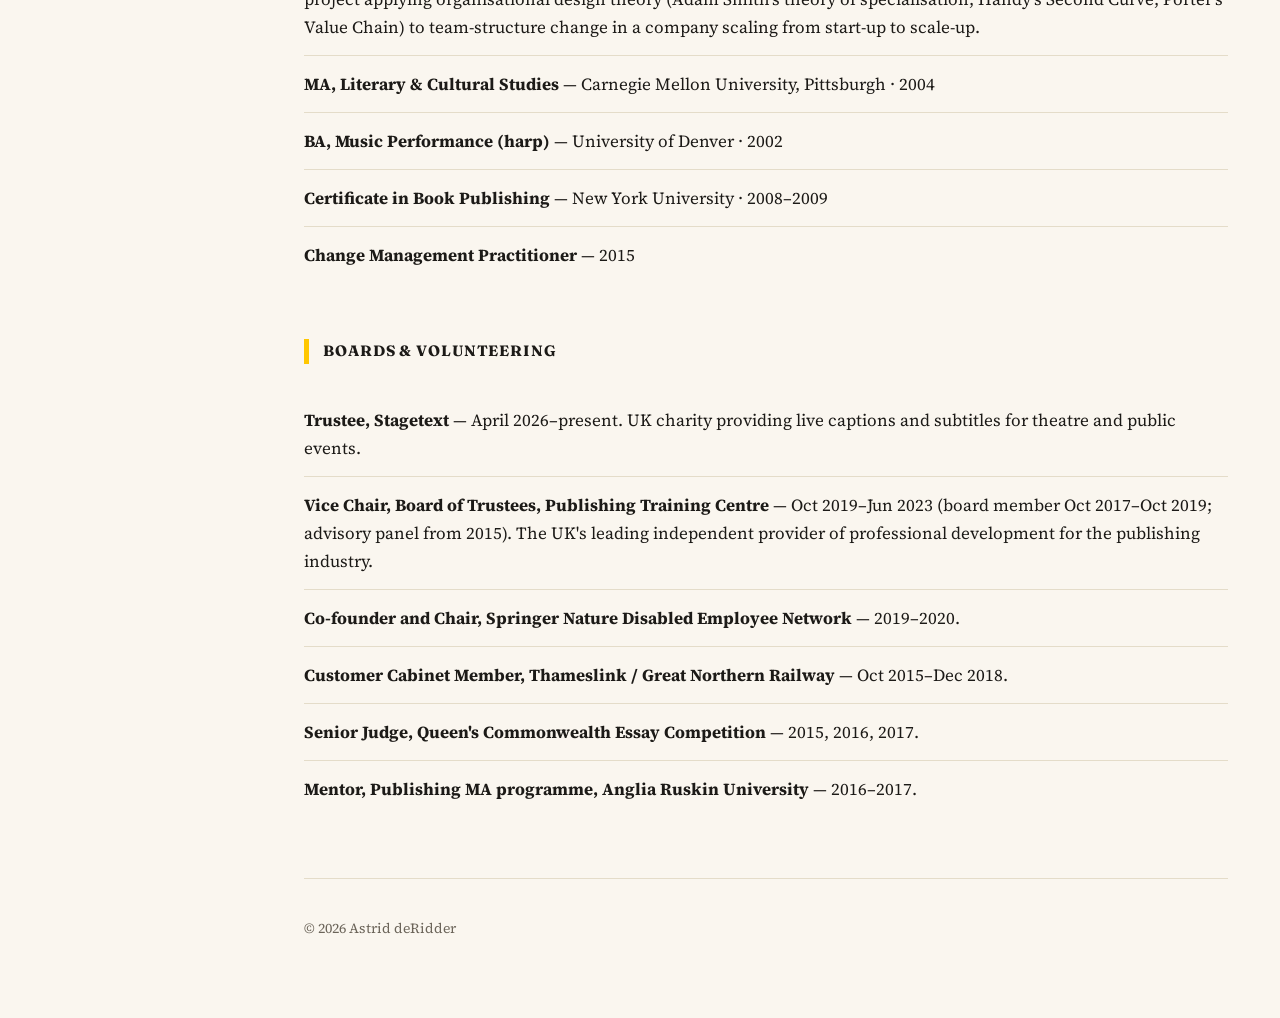
==== commit 171584fe: "Add Frankfurt Book Fair 2016 attendance; tighten eXtyles date to 10 November 2016" ====
--- a/cv.html
+++ b/cv.html
@@ -126,7 +126,7 @@
         <li>Appointed Publishing Expert, International Advisory Board, for Vietnam's World Bank&ndash;funded Renovation of General Education Project (2017) &mdash; an $80m, Ministry of Education and Training&ndash;led reform advising on textbooks aligned to Vietnam's new competency-based national curriculum. Authored &ldquo;Textbooks for Competency-based Education: A Comparative Review of Evaluation &amp; Implementation&rdquo; and delivered textbook development training in-country.</li>
         <li>Oversaw development and production of 350+ ISBNs annually at Cambridge's quality standard.</li>
         <li>Represented Cambridge University Press on the UKTI-organised EdTech Trade Mission to New York, 6&ndash;11 December 2015, and a DIT-organised trade mission to Southeast Asia on education reform (c. 2016&ndash;18).</li>
-        <li>Attended the COBIS (Council of British International Schools) Annual Conference, London (7&ndash;8 May 2016); Education Innovation Africa, Nairobi (6&ndash;8 June 2016); the World Association of Lesson Studies (WALS) International Conference, Exeter (3&ndash;5 September 2016); the Innovation Africa Summit in Nairobi (September 2016) and Maputo, Mozambique (2017); and the Education World Forum, London (2016&ndash;2018).</li>
+        <li>Attended the COBIS (Council of British International Schools) Annual Conference, London (7&ndash;8 May 2016); Education Innovation Africa, Nairobi (6&ndash;8 June 2016); the World Association of Lesson Studies (WALS) International Conference, Exeter (3&ndash;5 September 2016); the Innovation Africa Summit in Nairobi (September 2016) and Maputo, Mozambique (2017); the Frankfurt Book Fair (October 2016); and the Education World Forum, London (2016&ndash;2018).</li>
       </ul>
     </article>
 
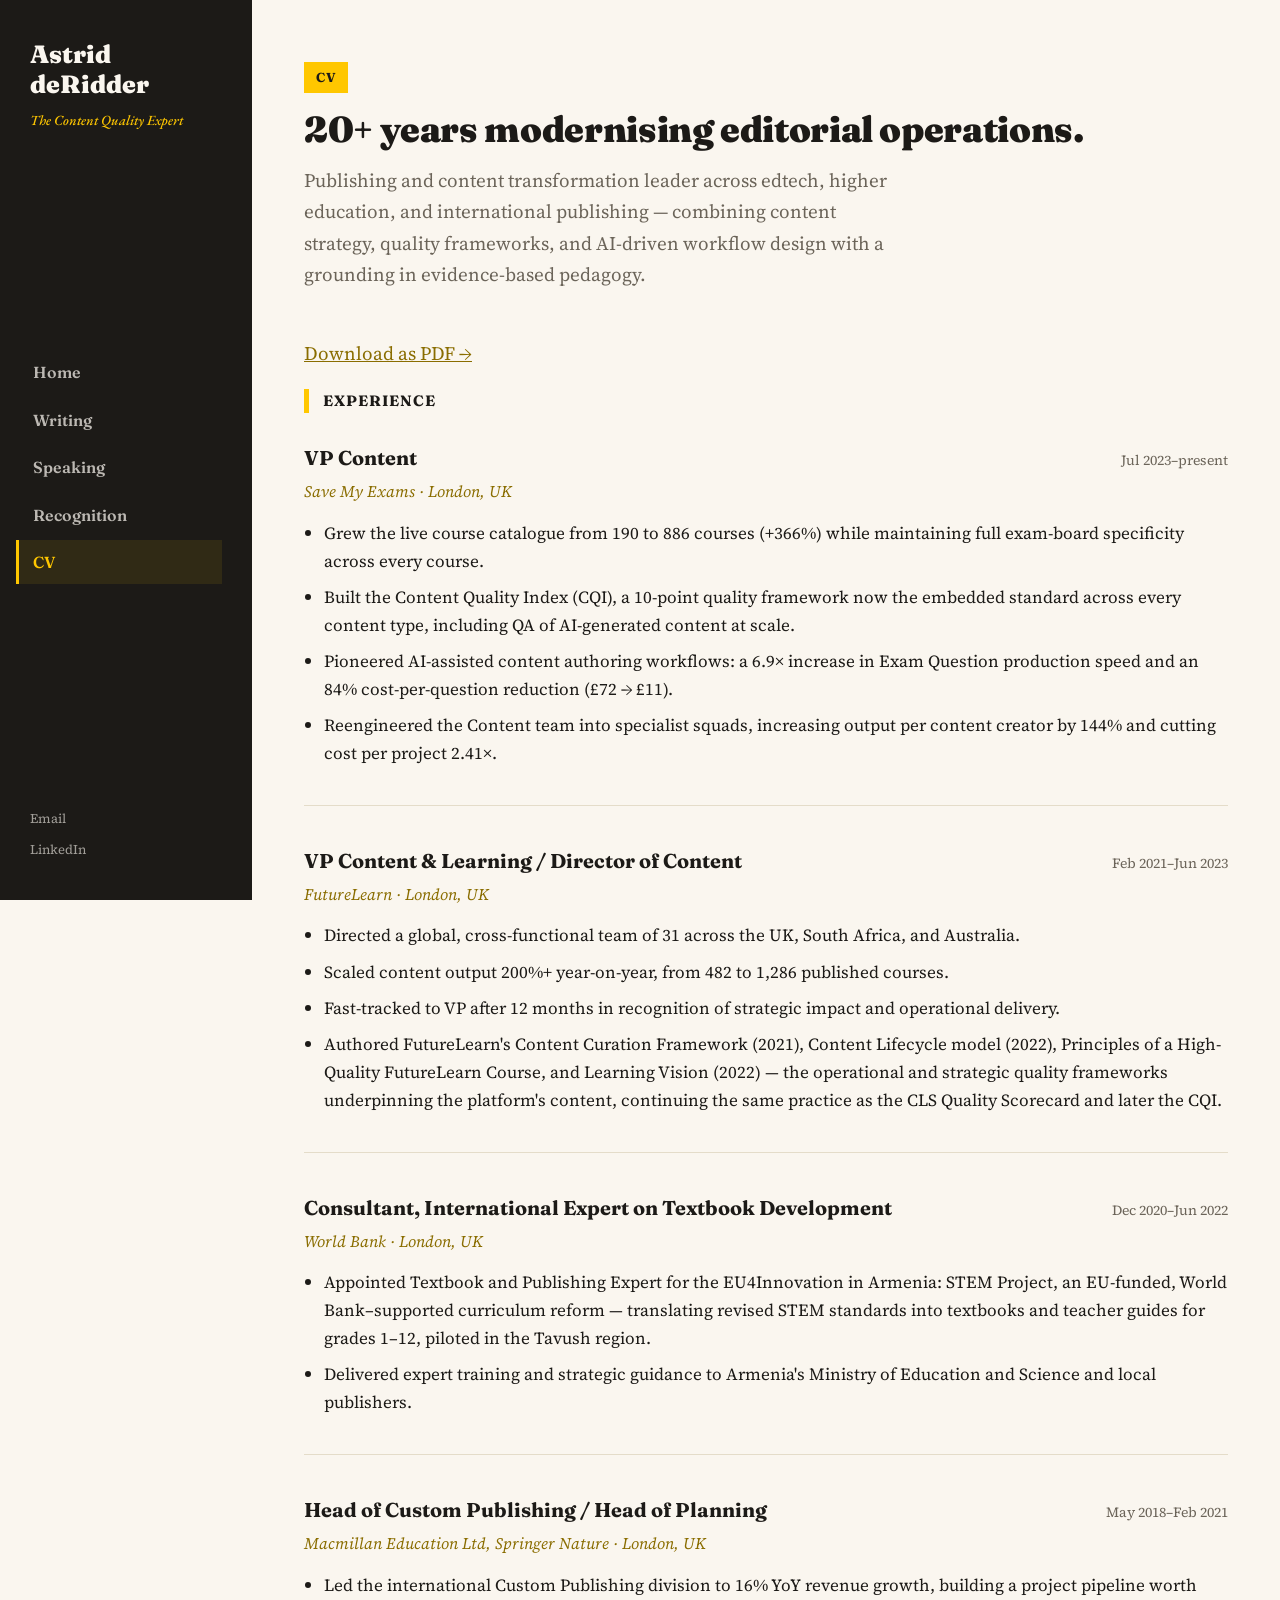
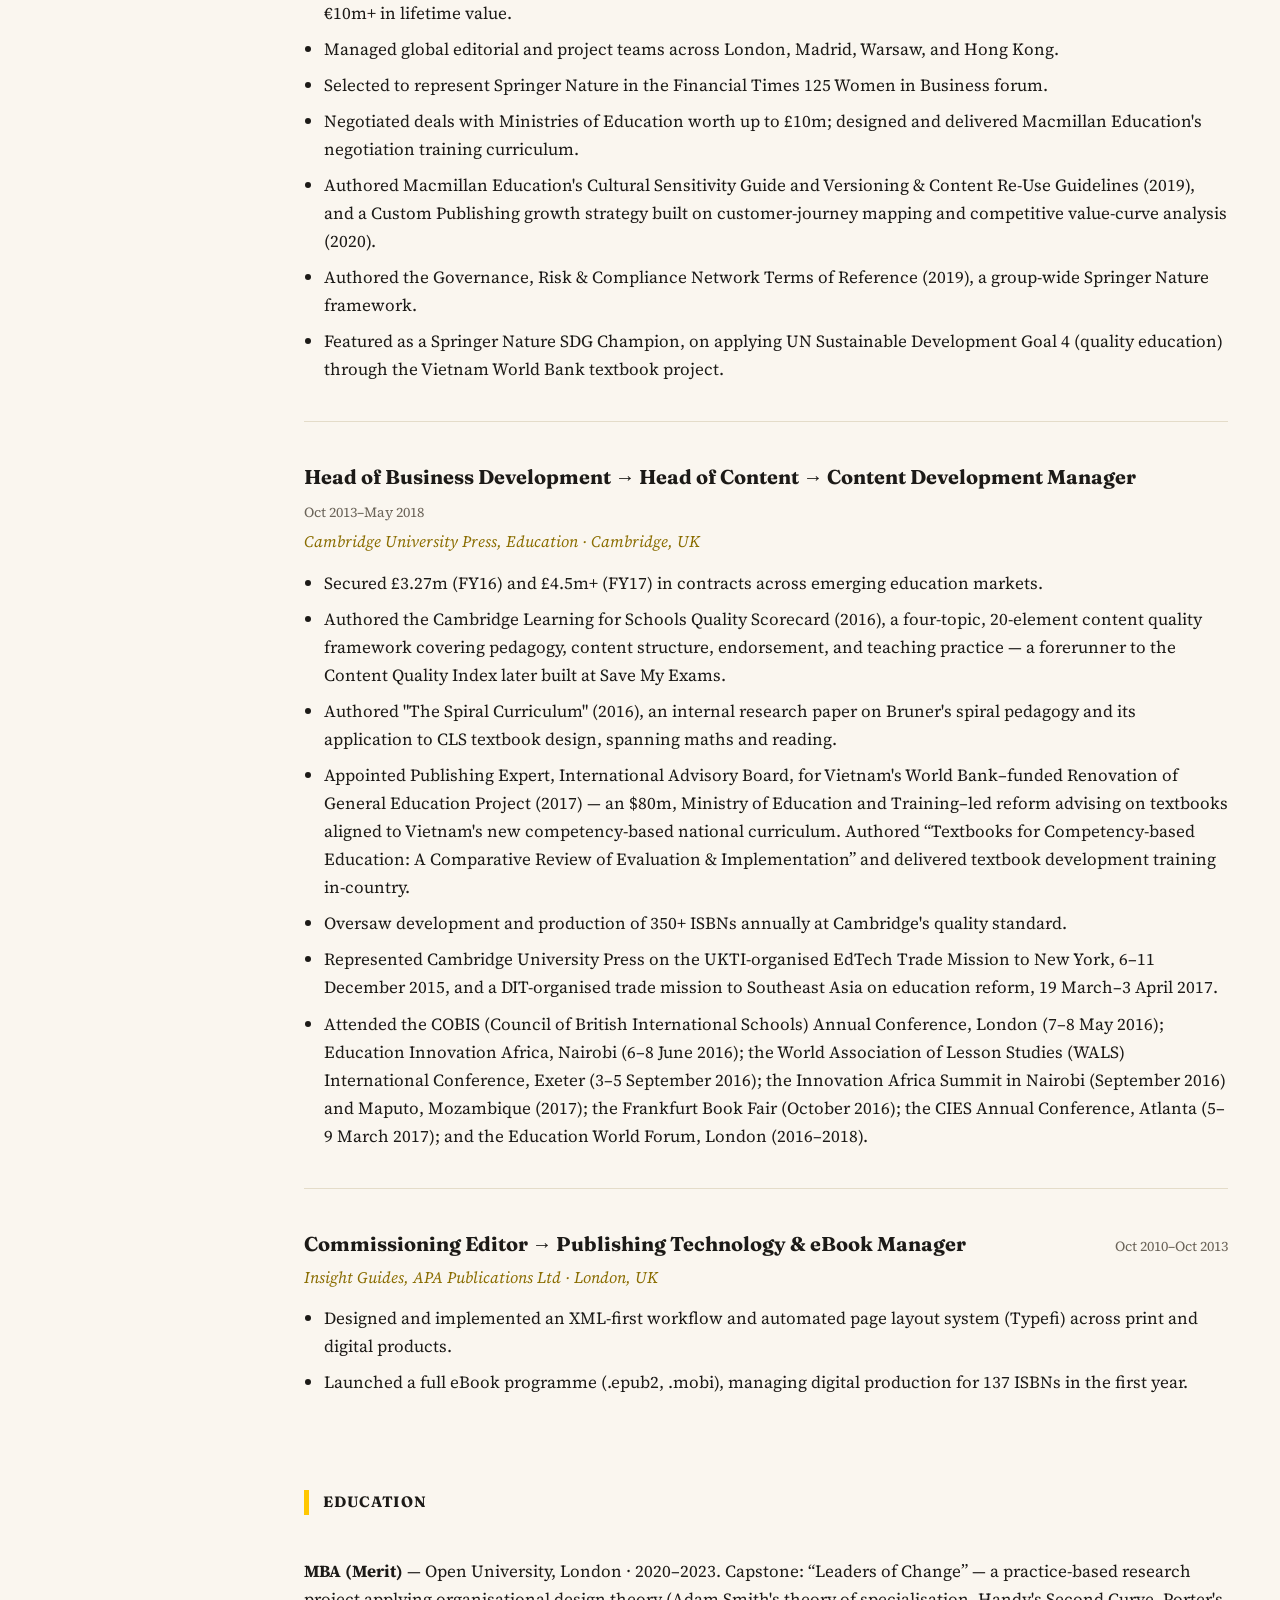
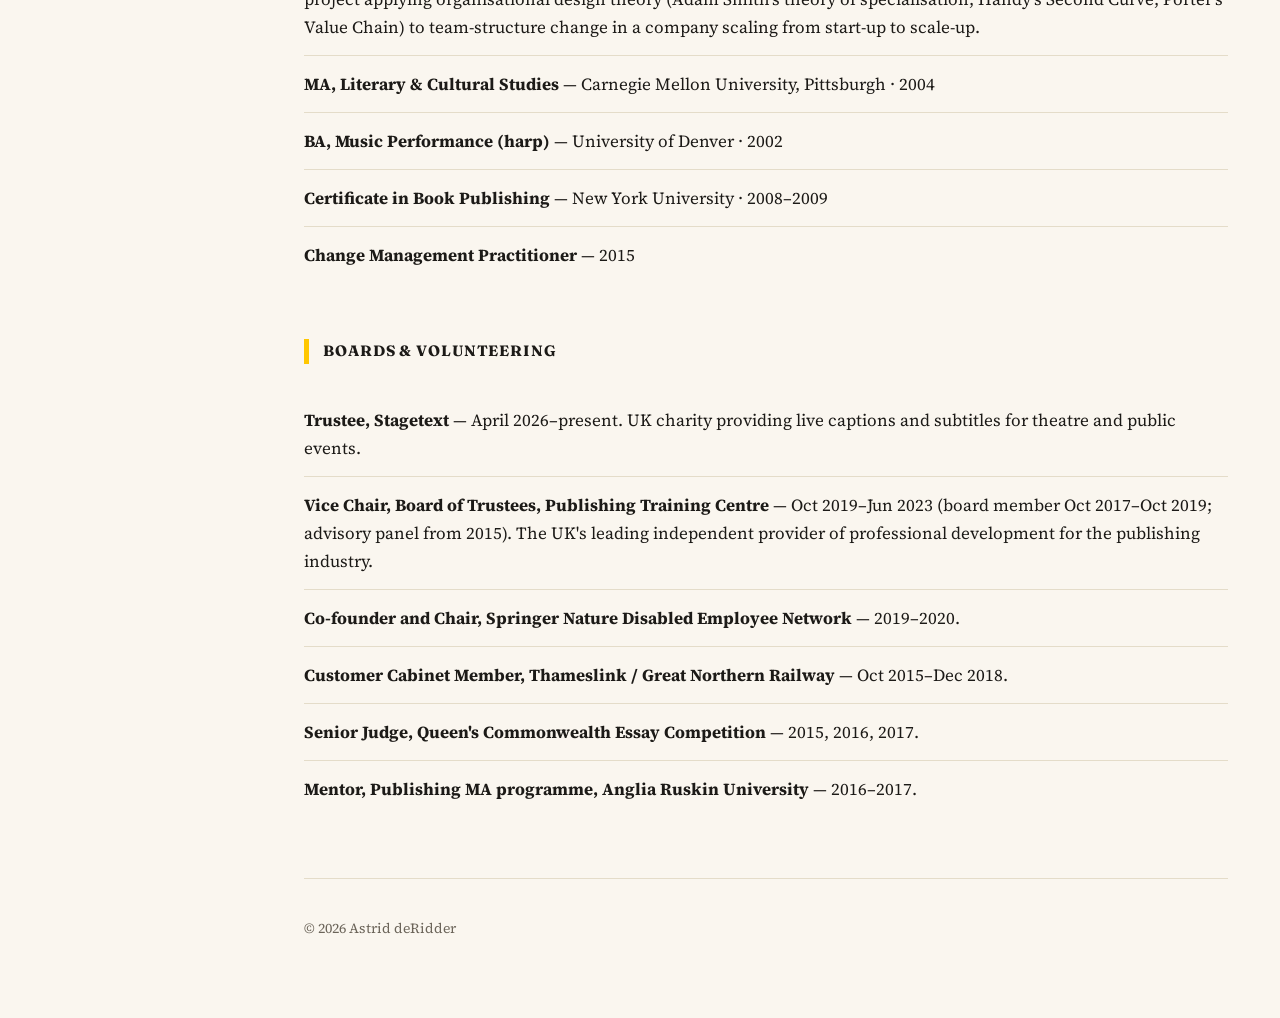
==== commit ce37f60f: "Add precise SE Asia trade mission dates and CIES Atlanta conference attendance" ====
--- a/cv.html
+++ b/cv.html
@@ -125,8 +125,8 @@
         <li>Authored "The Spiral Curriculum" (2016), an internal research paper on Bruner's spiral pedagogy and its application to CLS textbook design, spanning maths and reading.</li>
         <li>Appointed Publishing Expert, International Advisory Board, for Vietnam's World Bank&ndash;funded Renovation of General Education Project (2017) &mdash; an $80m, Ministry of Education and Training&ndash;led reform advising on textbooks aligned to Vietnam's new competency-based national curriculum. Authored &ldquo;Textbooks for Competency-based Education: A Comparative Review of Evaluation &amp; Implementation&rdquo; and delivered textbook development training in-country.</li>
         <li>Oversaw development and production of 350+ ISBNs annually at Cambridge's quality standard.</li>
-        <li>Represented Cambridge University Press on the UKTI-organised EdTech Trade Mission to New York, 6&ndash;11 December 2015, and a DIT-organised trade mission to Southeast Asia on education reform (c. 2016&ndash;18).</li>
-        <li>Attended the COBIS (Council of British International Schools) Annual Conference, London (7&ndash;8 May 2016); Education Innovation Africa, Nairobi (6&ndash;8 June 2016); the World Association of Lesson Studies (WALS) International Conference, Exeter (3&ndash;5 September 2016); the Innovation Africa Summit in Nairobi (September 2016) and Maputo, Mozambique (2017); the Frankfurt Book Fair (October 2016); and the Education World Forum, London (2016&ndash;2018).</li>
+        <li>Represented Cambridge University Press on the UKTI-organised EdTech Trade Mission to New York, 6&ndash;11 December 2015, and a DIT-organised trade mission to Southeast Asia on education reform, 19 March&ndash;3 April 2017.</li>
+        <li>Attended the COBIS (Council of British International Schools) Annual Conference, London (7&ndash;8 May 2016); Education Innovation Africa, Nairobi (6&ndash;8 June 2016); the World Association of Lesson Studies (WALS) International Conference, Exeter (3&ndash;5 September 2016); the Innovation Africa Summit in Nairobi (September 2016) and Maputo, Mozambique (2017); the Frankfurt Book Fair (October 2016); the CIES Annual Conference, Atlanta (5&ndash;9 March 2017); and the Education World Forum, London (2016&ndash;2018).</li>
       </ul>
     </article>
 
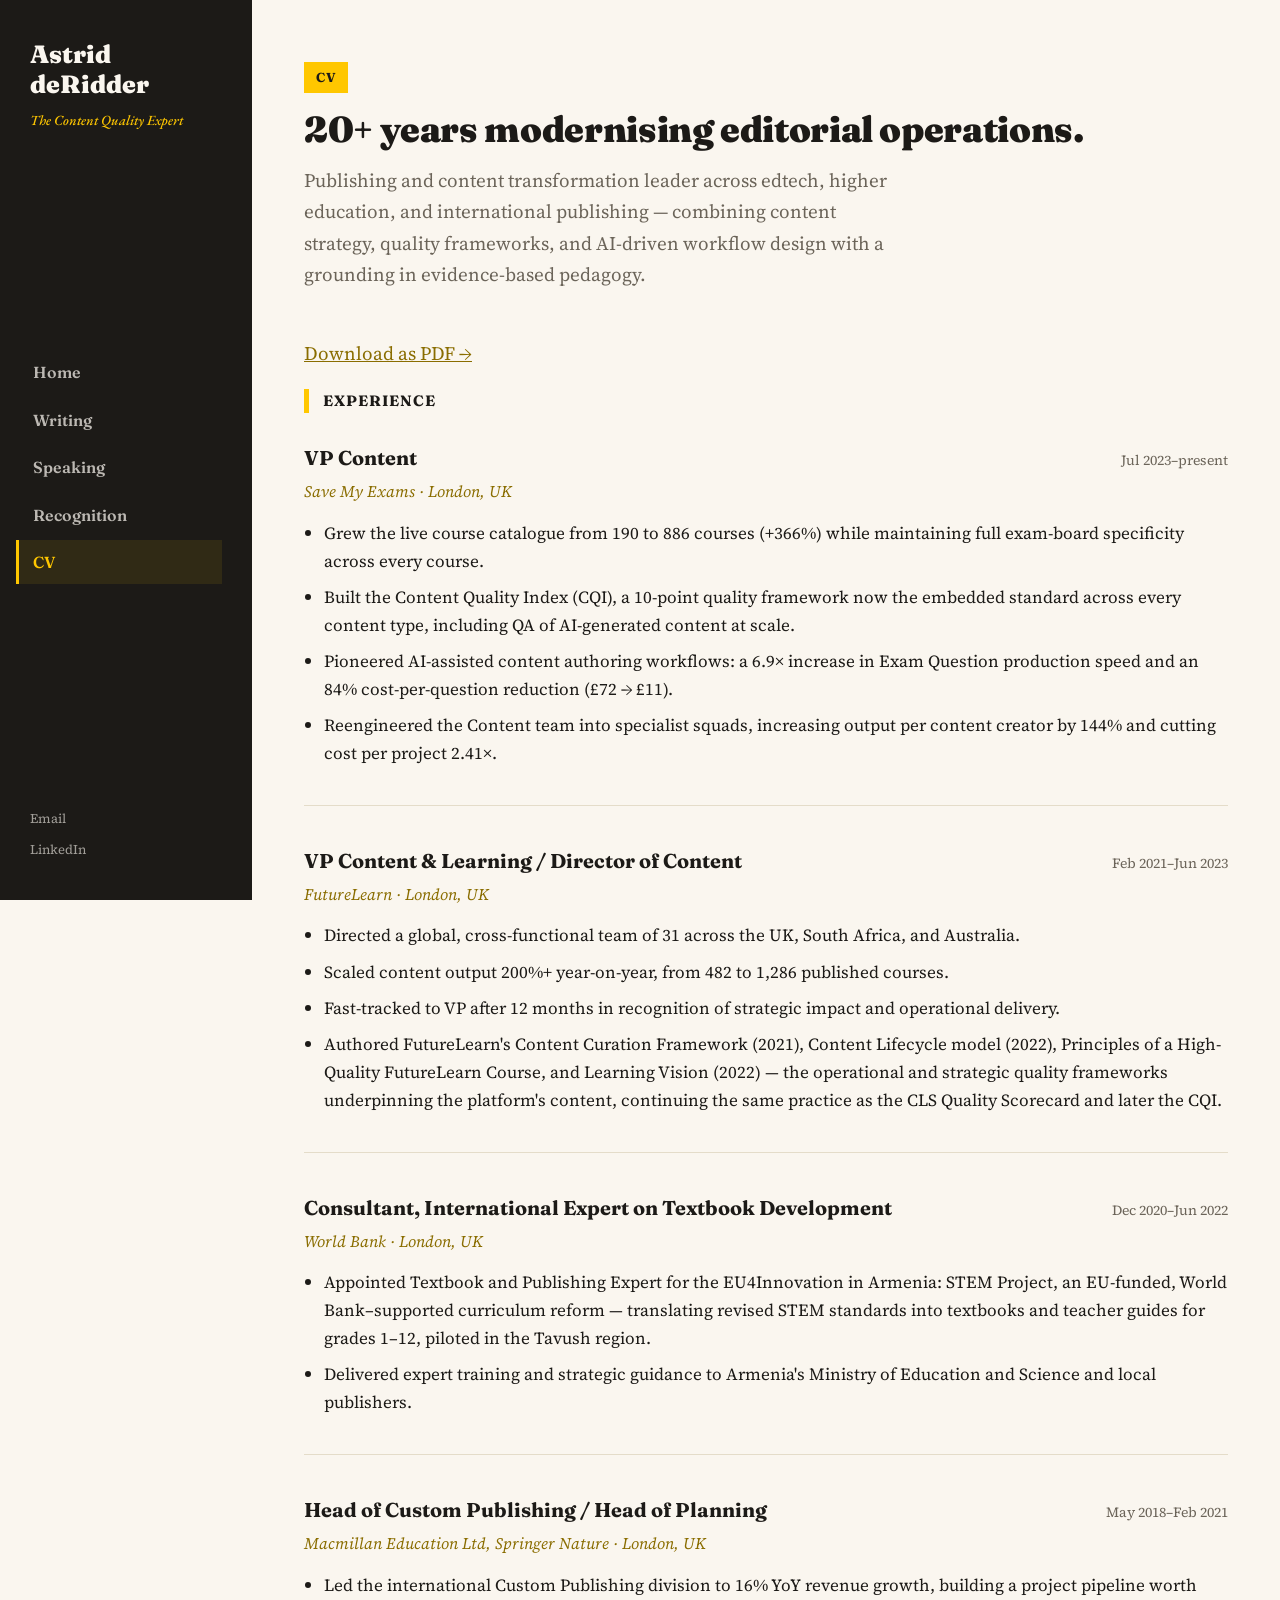
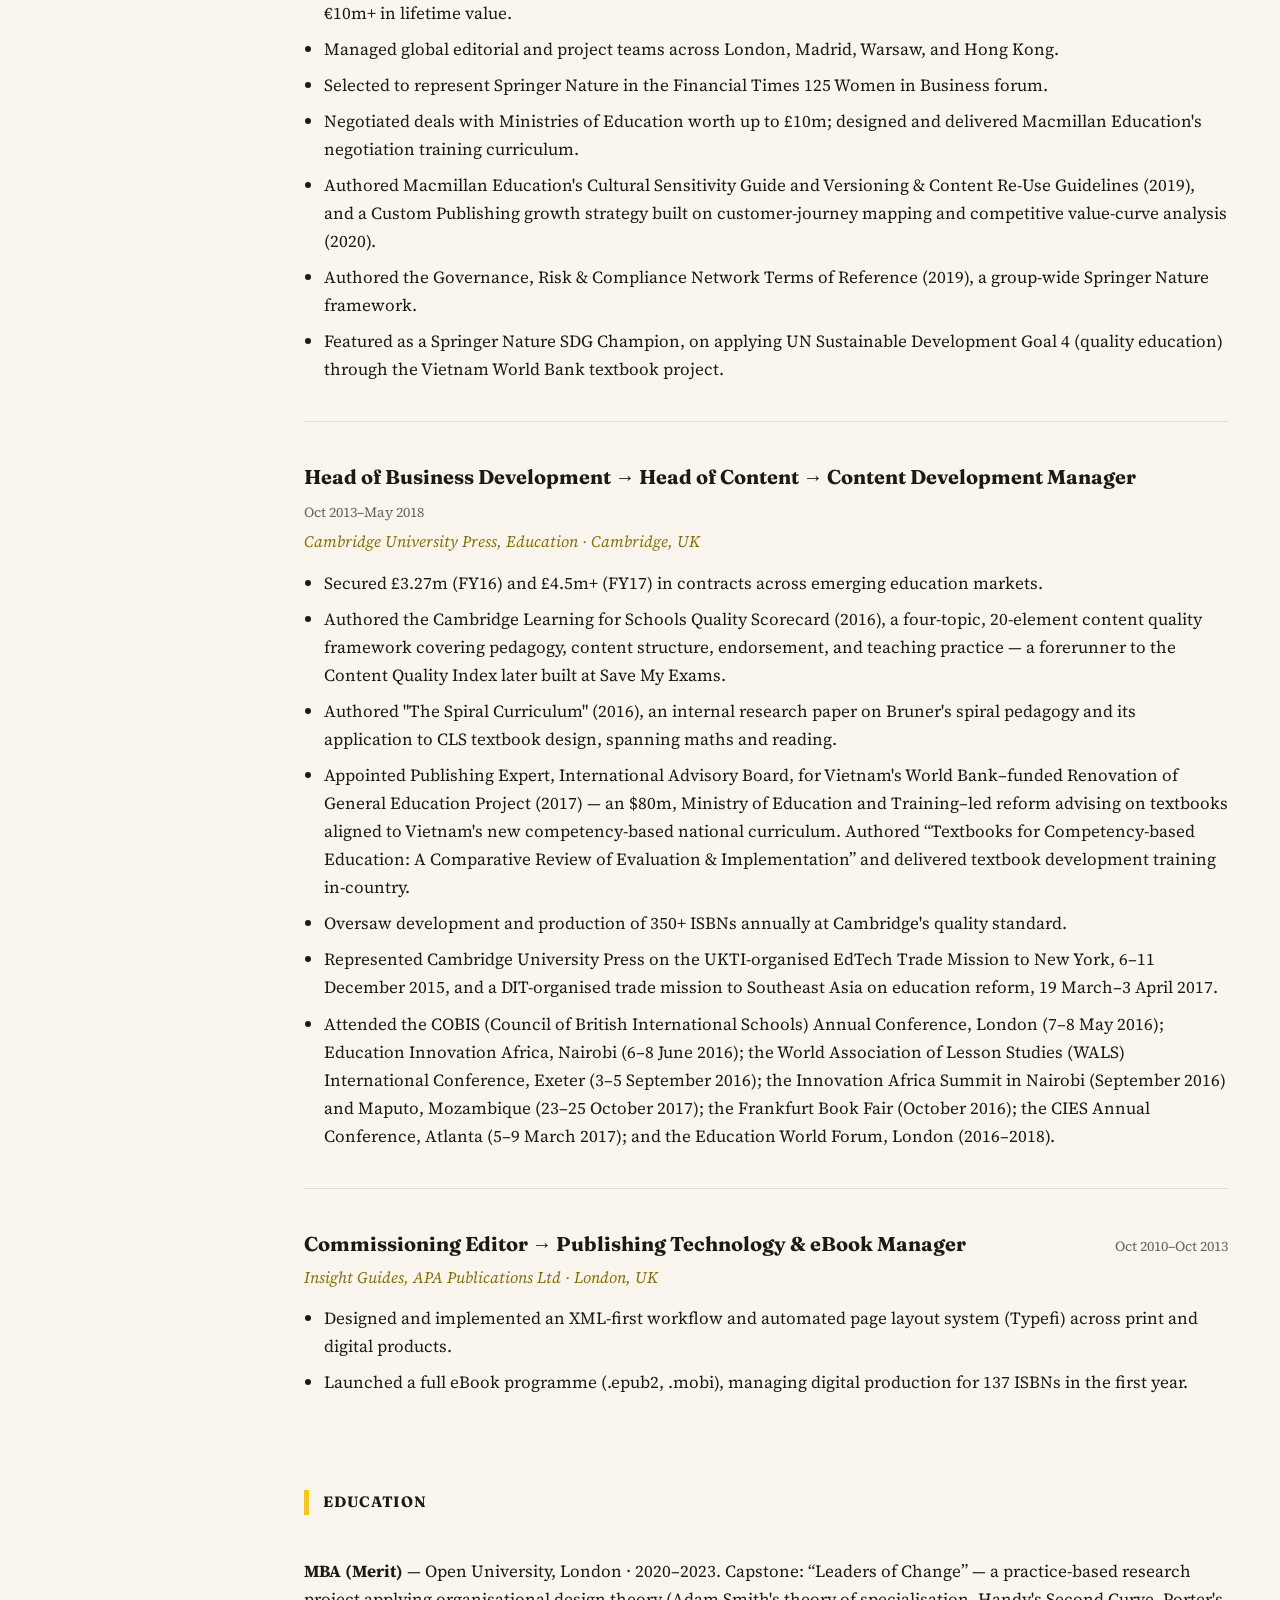
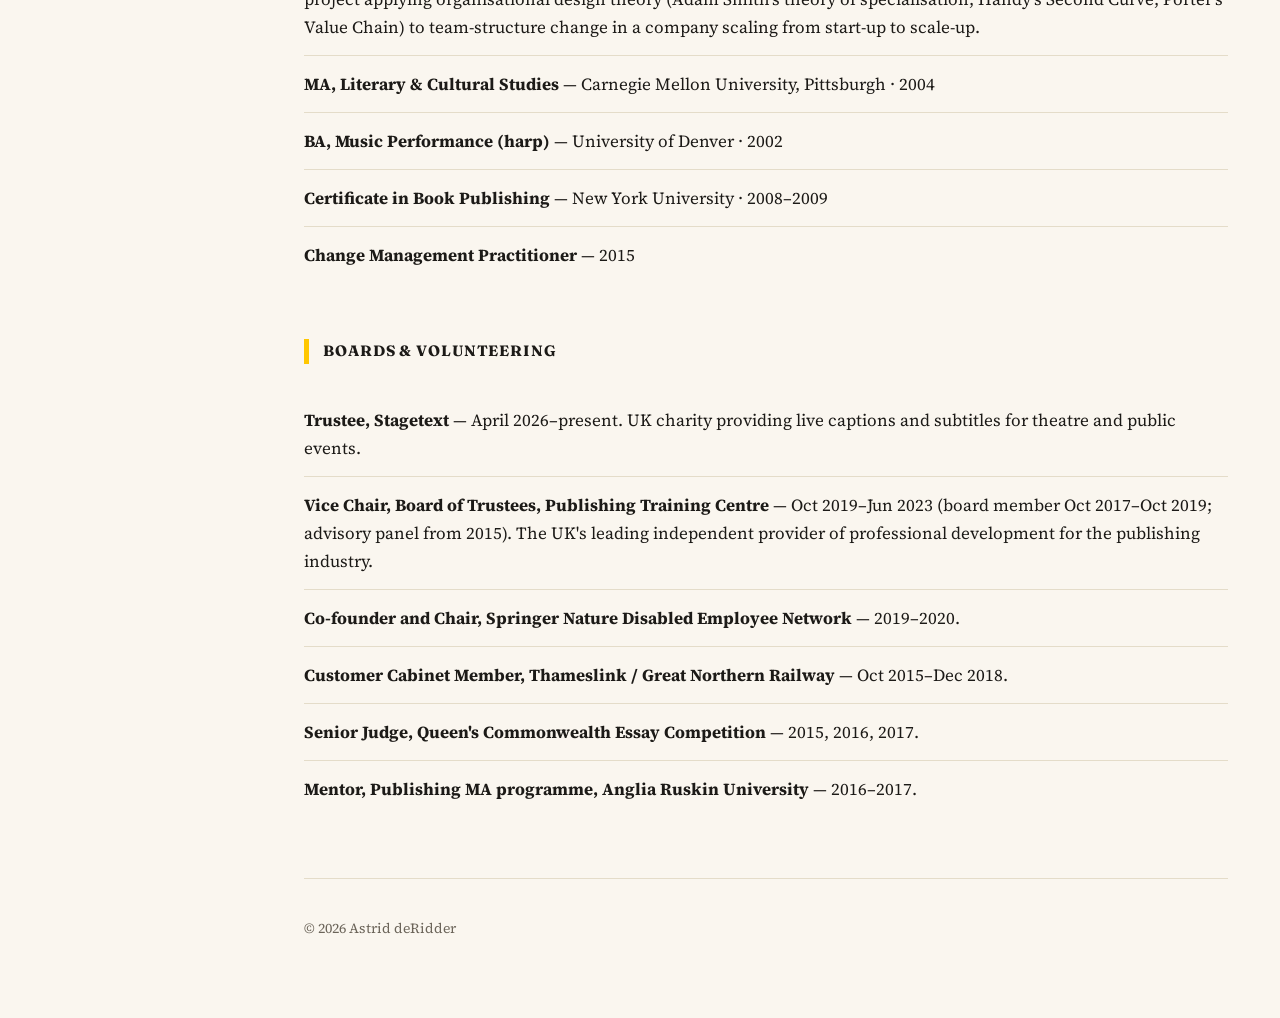
==== commit 6d83462e: "Add precise dates to Innovation Africa Maputo 2017" ====
--- a/cv.html
+++ b/cv.html
@@ -126,7 +126,7 @@
         <li>Appointed Publishing Expert, International Advisory Board, for Vietnam's World Bank&ndash;funded Renovation of General Education Project (2017) &mdash; an $80m, Ministry of Education and Training&ndash;led reform advising on textbooks aligned to Vietnam's new competency-based national curriculum. Authored &ldquo;Textbooks for Competency-based Education: A Comparative Review of Evaluation &amp; Implementation&rdquo; and delivered textbook development training in-country.</li>
         <li>Oversaw development and production of 350+ ISBNs annually at Cambridge's quality standard.</li>
         <li>Represented Cambridge University Press on the UKTI-organised EdTech Trade Mission to New York, 6&ndash;11 December 2015, and a DIT-organised trade mission to Southeast Asia on education reform, 19 March&ndash;3 April 2017.</li>
-        <li>Attended the COBIS (Council of British International Schools) Annual Conference, London (7&ndash;8 May 2016); Education Innovation Africa, Nairobi (6&ndash;8 June 2016); the World Association of Lesson Studies (WALS) International Conference, Exeter (3&ndash;5 September 2016); the Innovation Africa Summit in Nairobi (September 2016) and Maputo, Mozambique (2017); the Frankfurt Book Fair (October 2016); the CIES Annual Conference, Atlanta (5&ndash;9 March 2017); and the Education World Forum, London (2016&ndash;2018).</li>
+        <li>Attended the COBIS (Council of British International Schools) Annual Conference, London (7&ndash;8 May 2016); Education Innovation Africa, Nairobi (6&ndash;8 June 2016); the World Association of Lesson Studies (WALS) International Conference, Exeter (3&ndash;5 September 2016); the Innovation Africa Summit in Nairobi (September 2016) and Maputo, Mozambique (23&ndash;25 October 2017); the Frankfurt Book Fair (October 2016); the CIES Annual Conference, Atlanta (5&ndash;9 March 2017); and the Education World Forum, London (2016&ndash;2018).</li>
       </ul>
     </article>
 
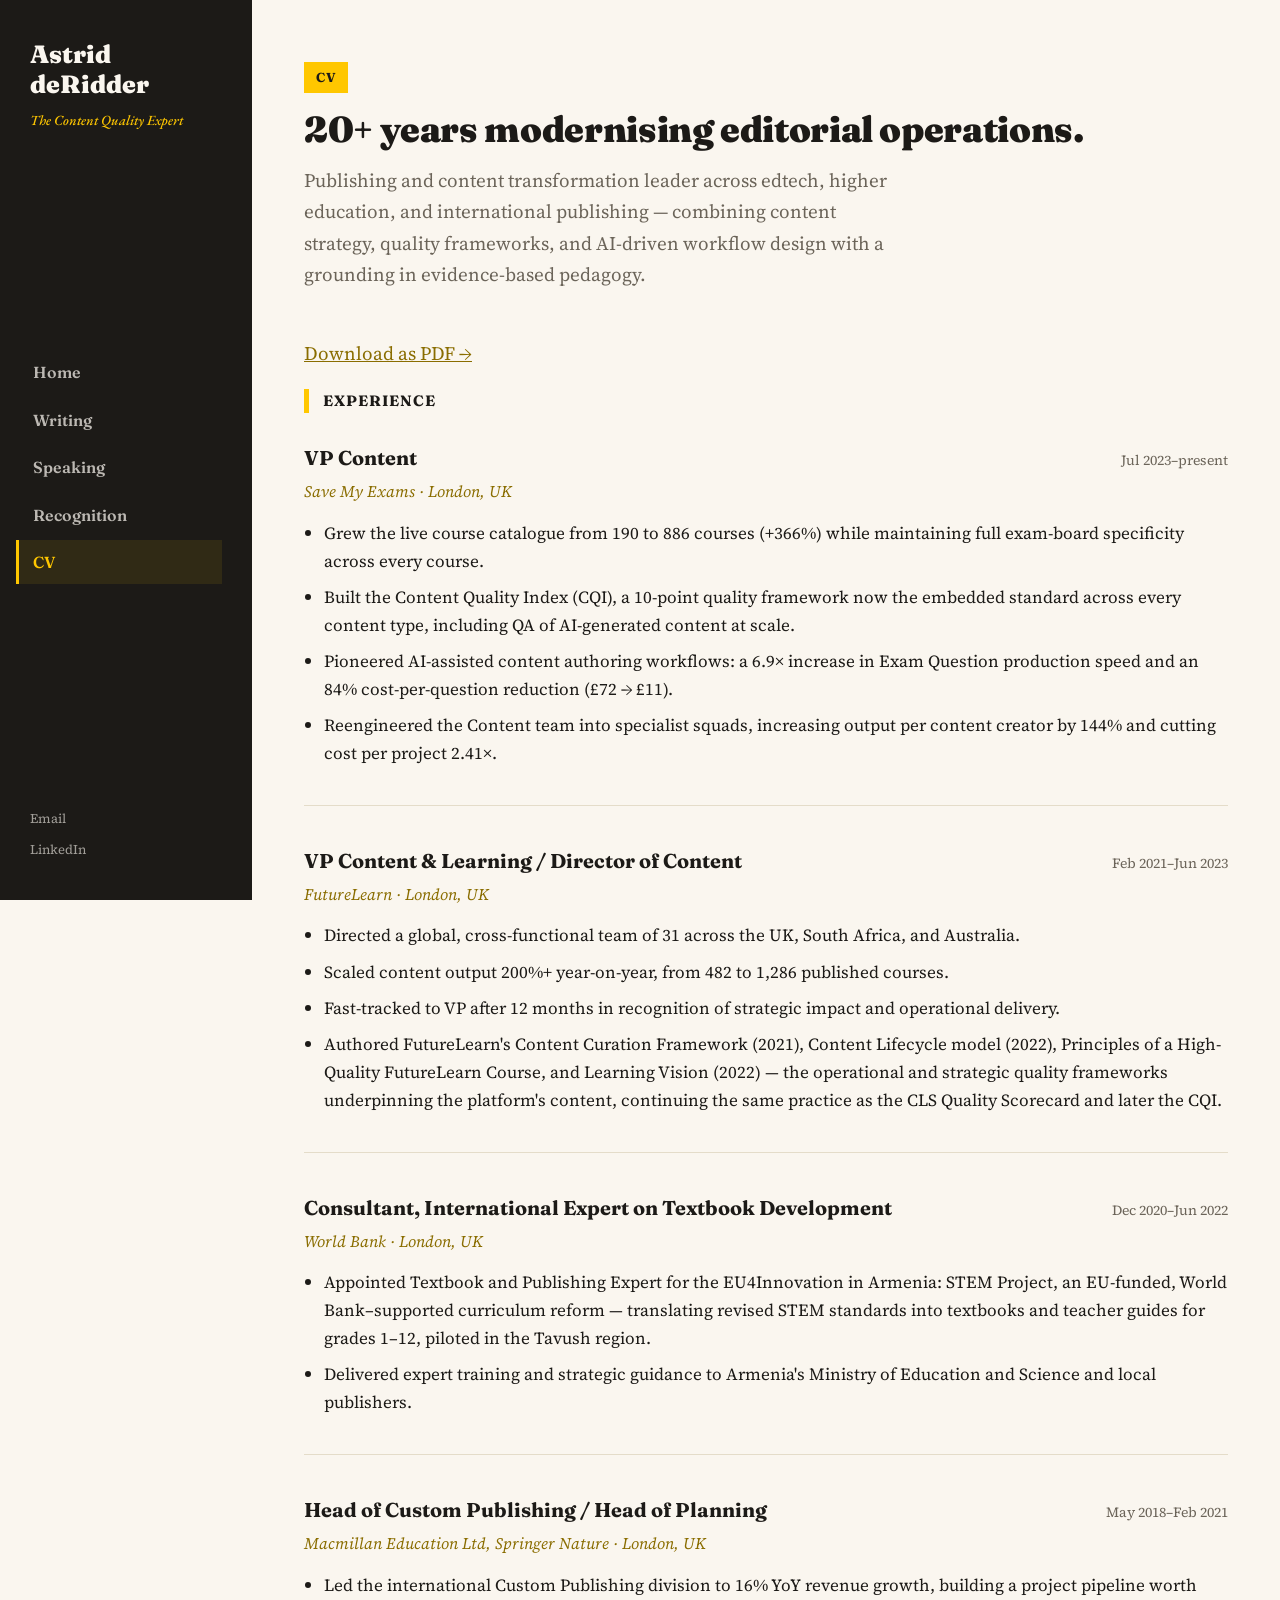
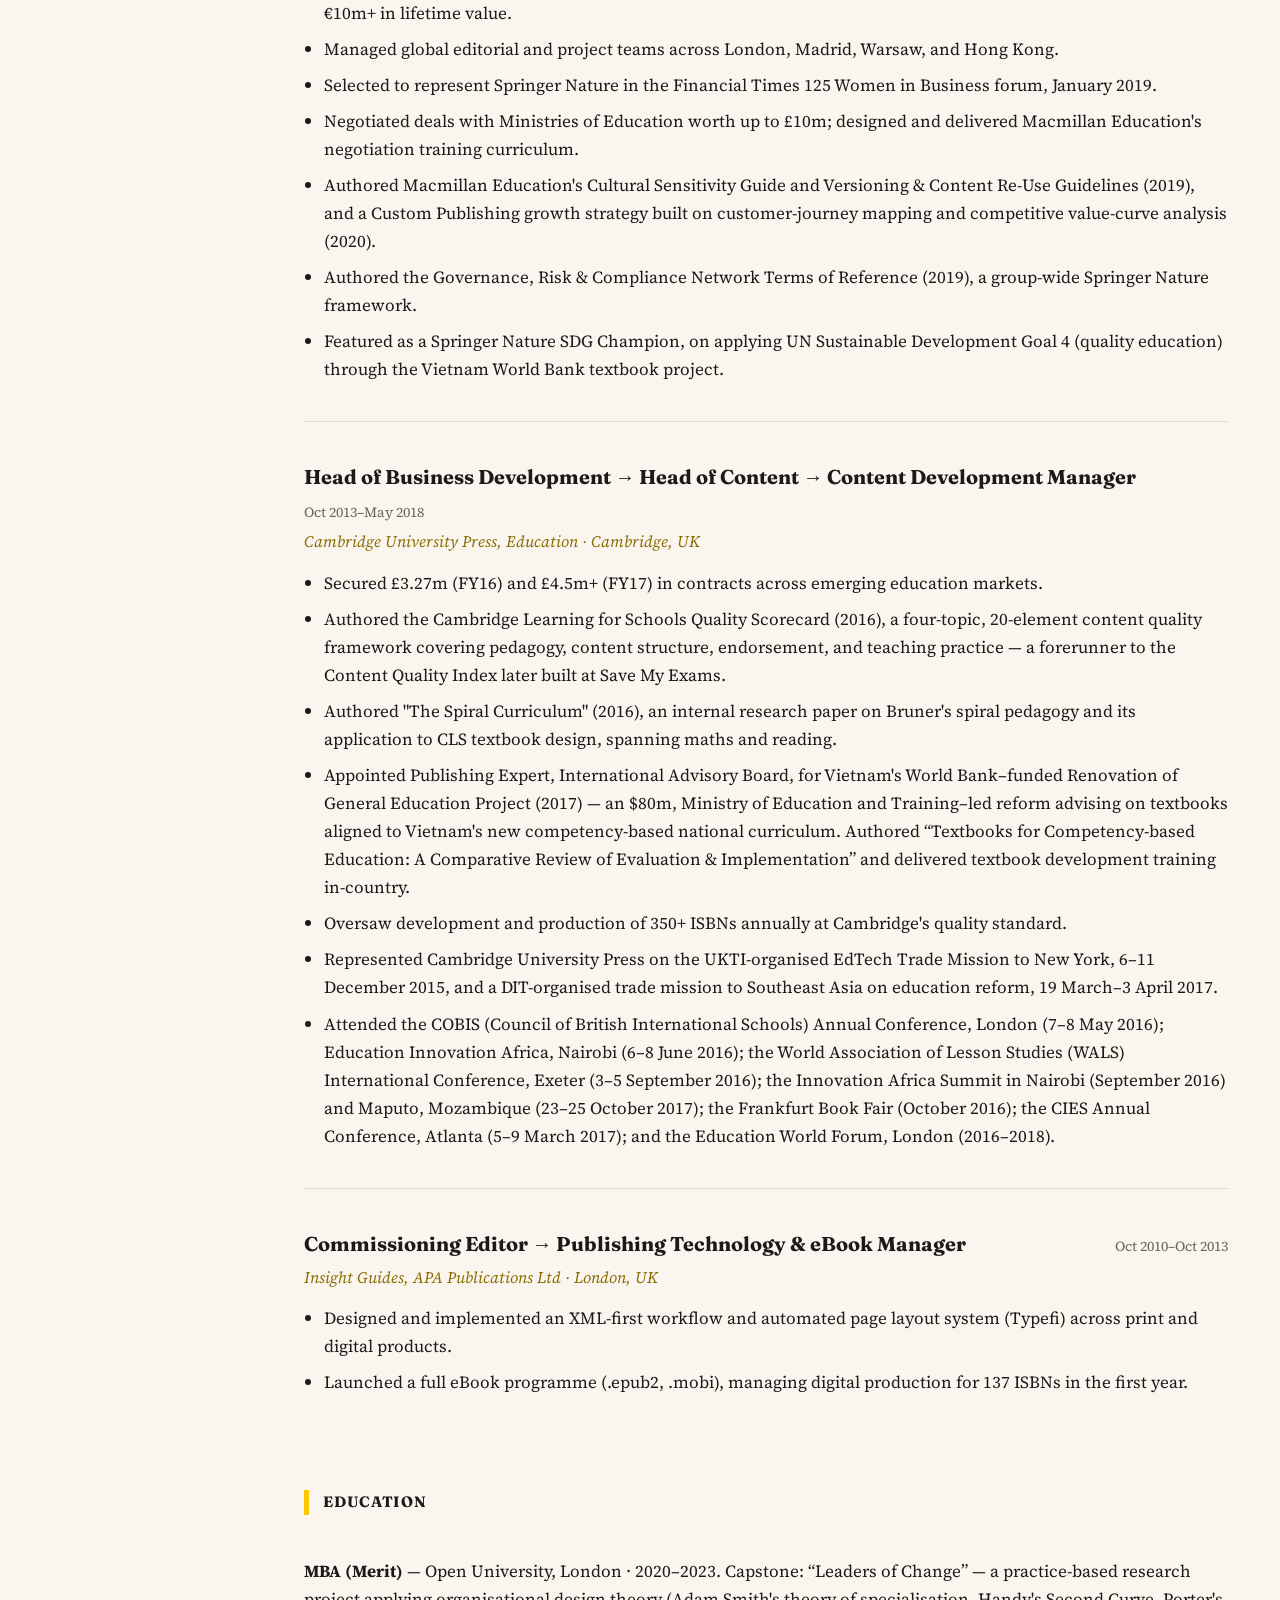
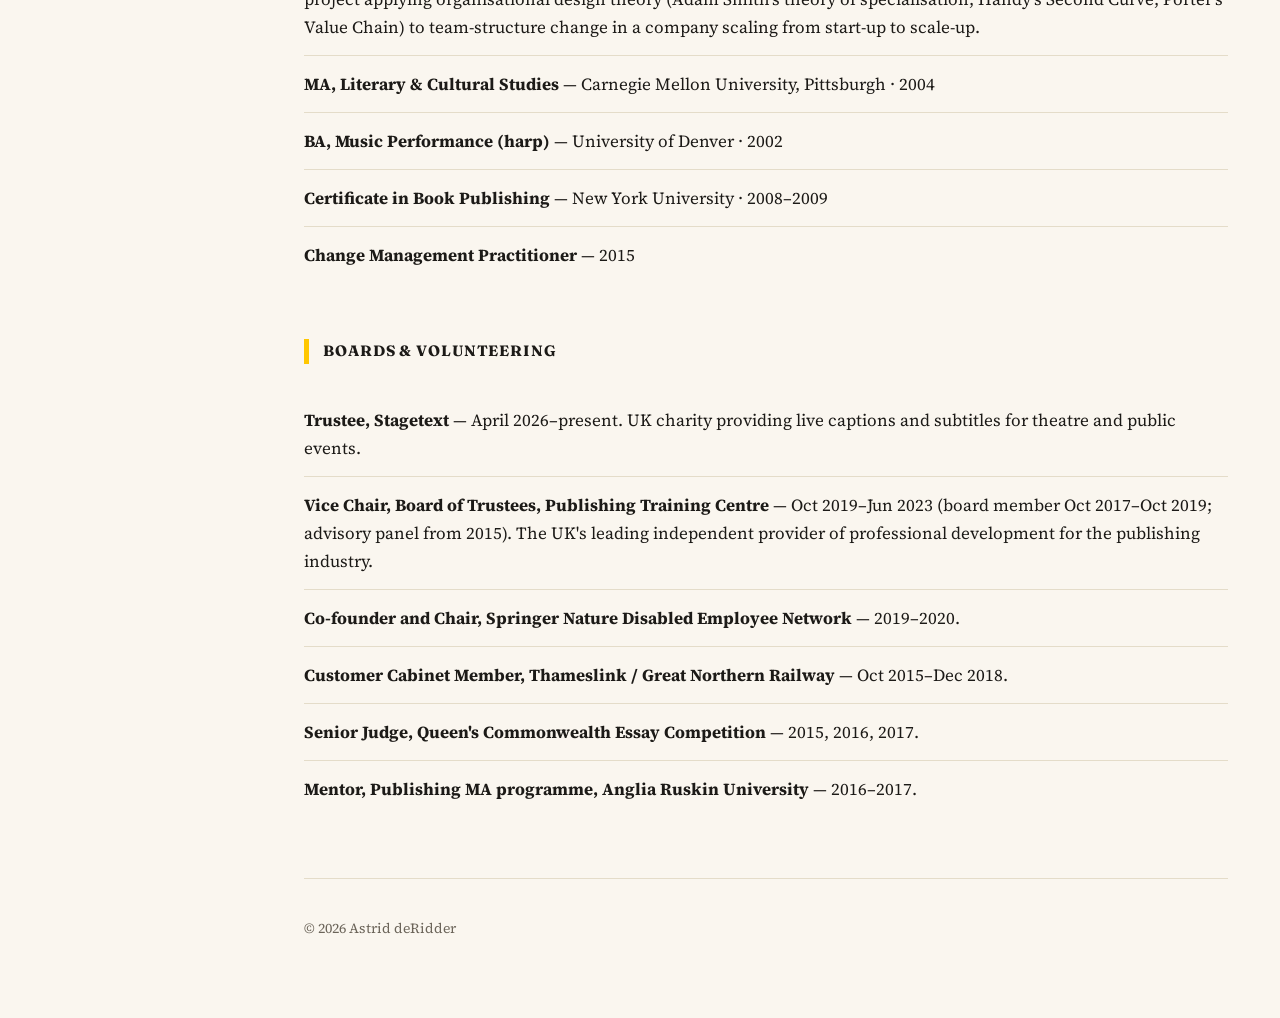
==== commit c454a6ea: "Add date to FT125 Women in Business selection" ====
--- a/cv.html
+++ b/cv.html
@@ -105,7 +105,7 @@
       <ul>
         <li>Led the international Custom Publishing division to 16% YoY revenue growth, building a project pipeline worth &euro;10m+ in lifetime value.</li>
         <li>Managed global editorial and project teams across London, Madrid, Warsaw, and Hong Kong.</li>
-        <li>Selected to represent Springer Nature in the Financial Times 125 Women in Business forum.</li>
+        <li>Selected to represent Springer Nature in the Financial Times 125 Women in Business forum, January 2019.</li>
         <li>Negotiated deals with Ministries of Education worth up to &pound;10m; designed and delivered Macmillan Education's negotiation training curriculum.</li>
         <li>Authored Macmillan Education's Cultural Sensitivity Guide and Versioning &amp; Content Re-Use Guidelines (2019), and a Custom Publishing growth strategy built on customer-journey mapping and competitive value-curve analysis (2020).</li>
         <li>Authored the Governance, Risk &amp; Compliance Network Terms of Reference (2019), a group-wide Springer Nature framework.</li>
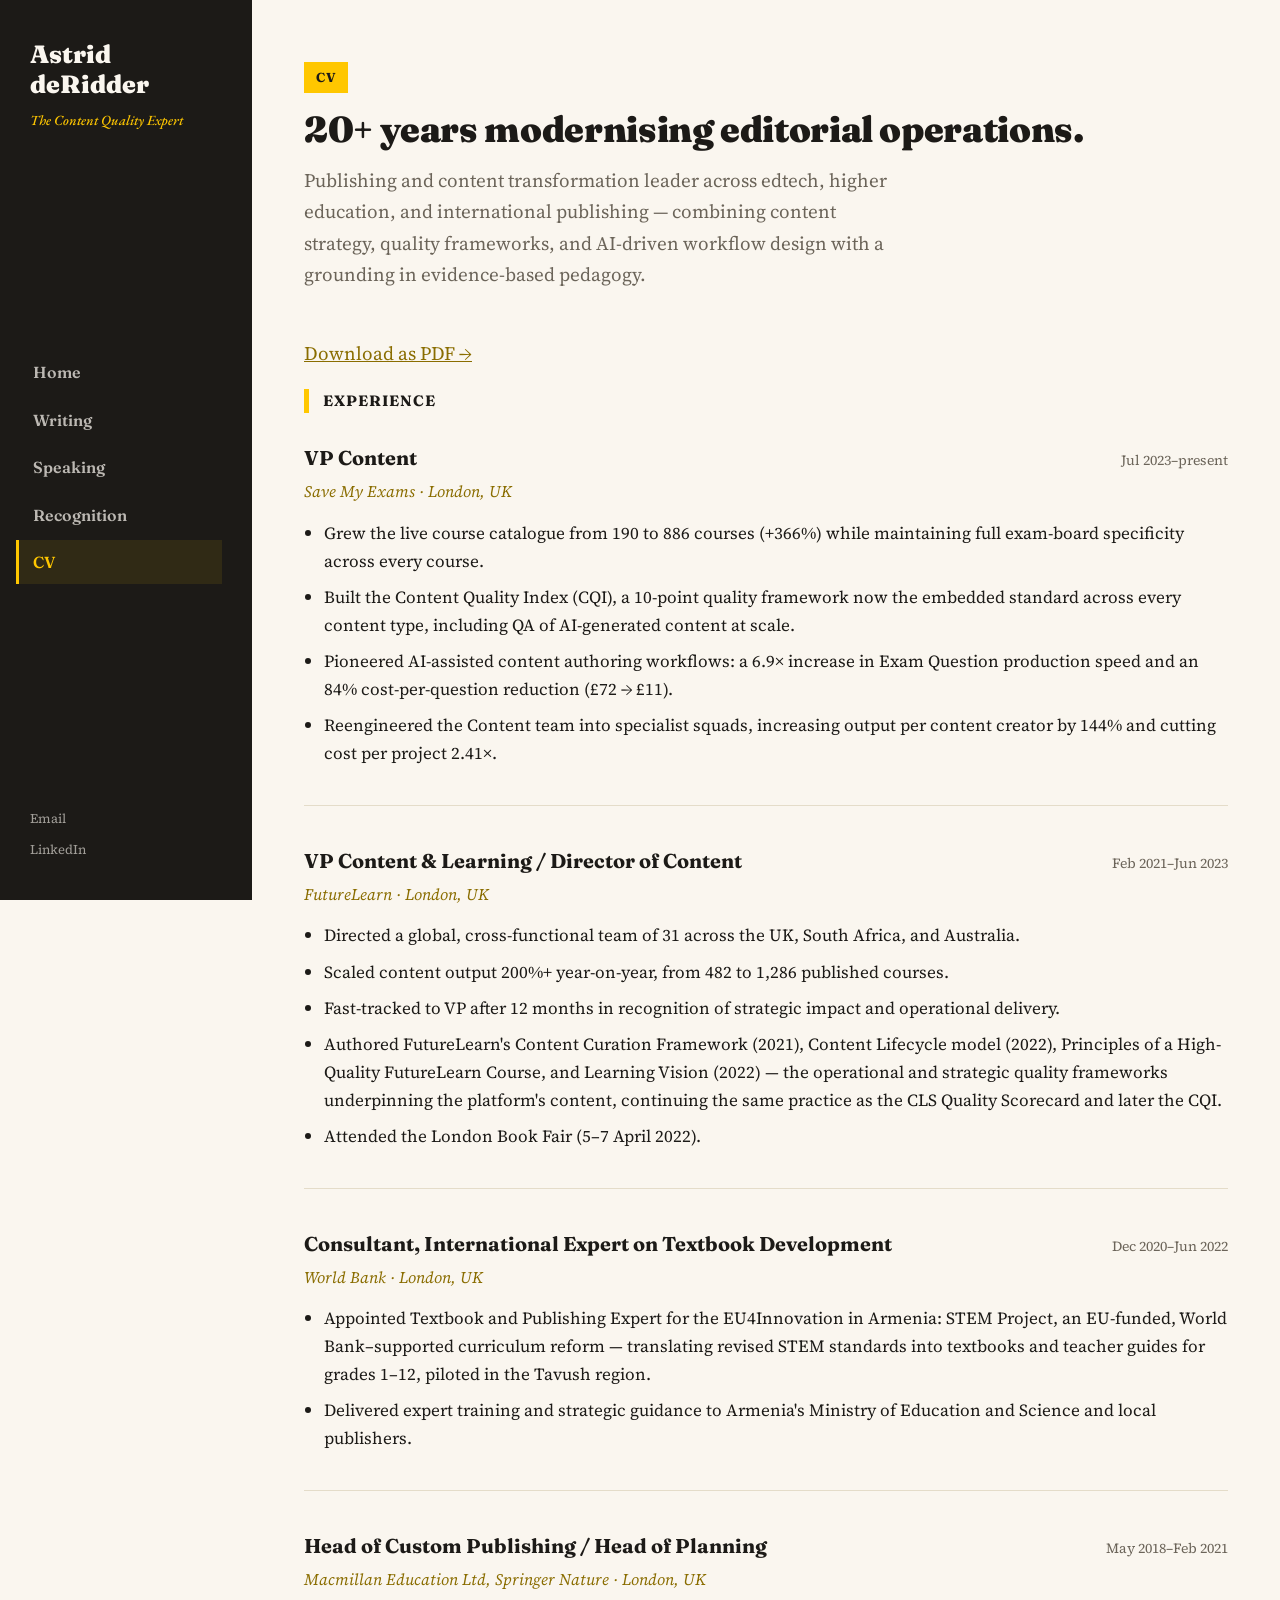
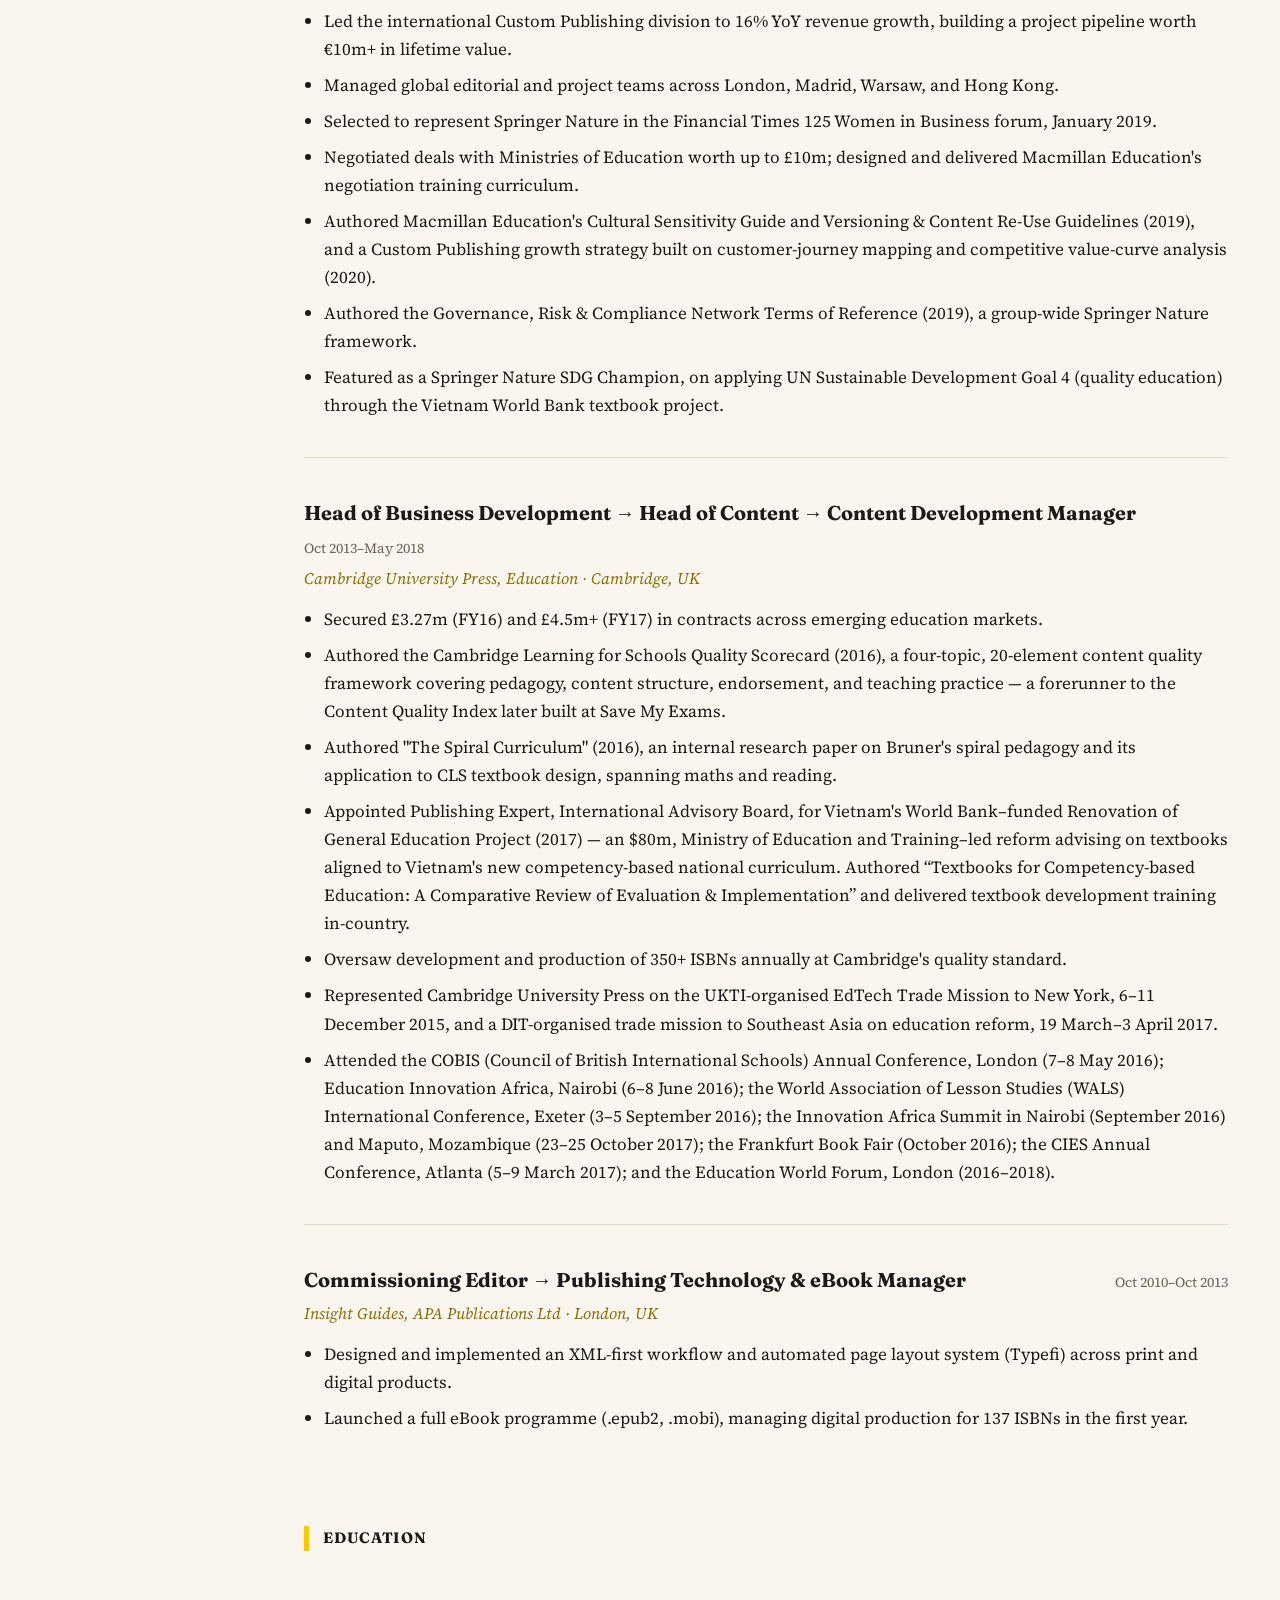
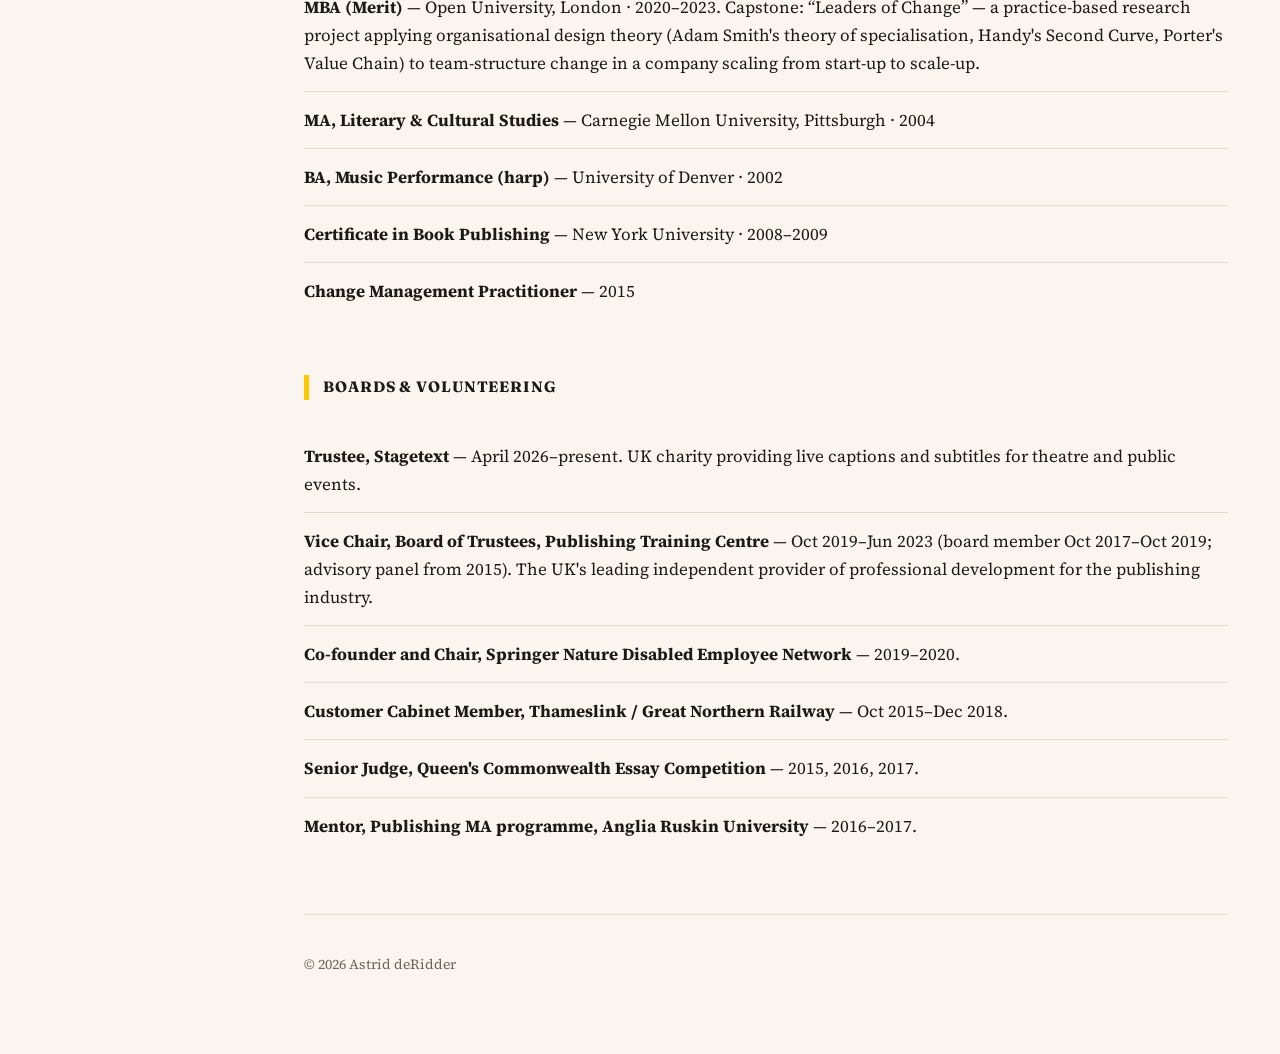
==== commit c805daa5: "Add London Book Fair 2022 attendance to FutureLearn role" ====
--- a/cv.html
+++ b/cv.html
@@ -81,6 +81,7 @@
         <li>Scaled content output 200%+ year-on-year, from 482 to 1,286 published courses.</li>
         <li>Fast-tracked to VP after 12 months in recognition of strategic impact and operational delivery.</li>
         <li>Authored FutureLearn's Content Curation Framework (2021), Content Lifecycle model (2022), Principles of a High-Quality FutureLearn Course, and Learning Vision (2022) &mdash; the operational and strategic quality frameworks underpinning the platform's content, continuing the same practice as the CLS Quality Scorecard and later the CQI.</li>
+        <li>Attended the London Book Fair (5&ndash;7 April 2022).</li>
       </ul>
     </article>
 
